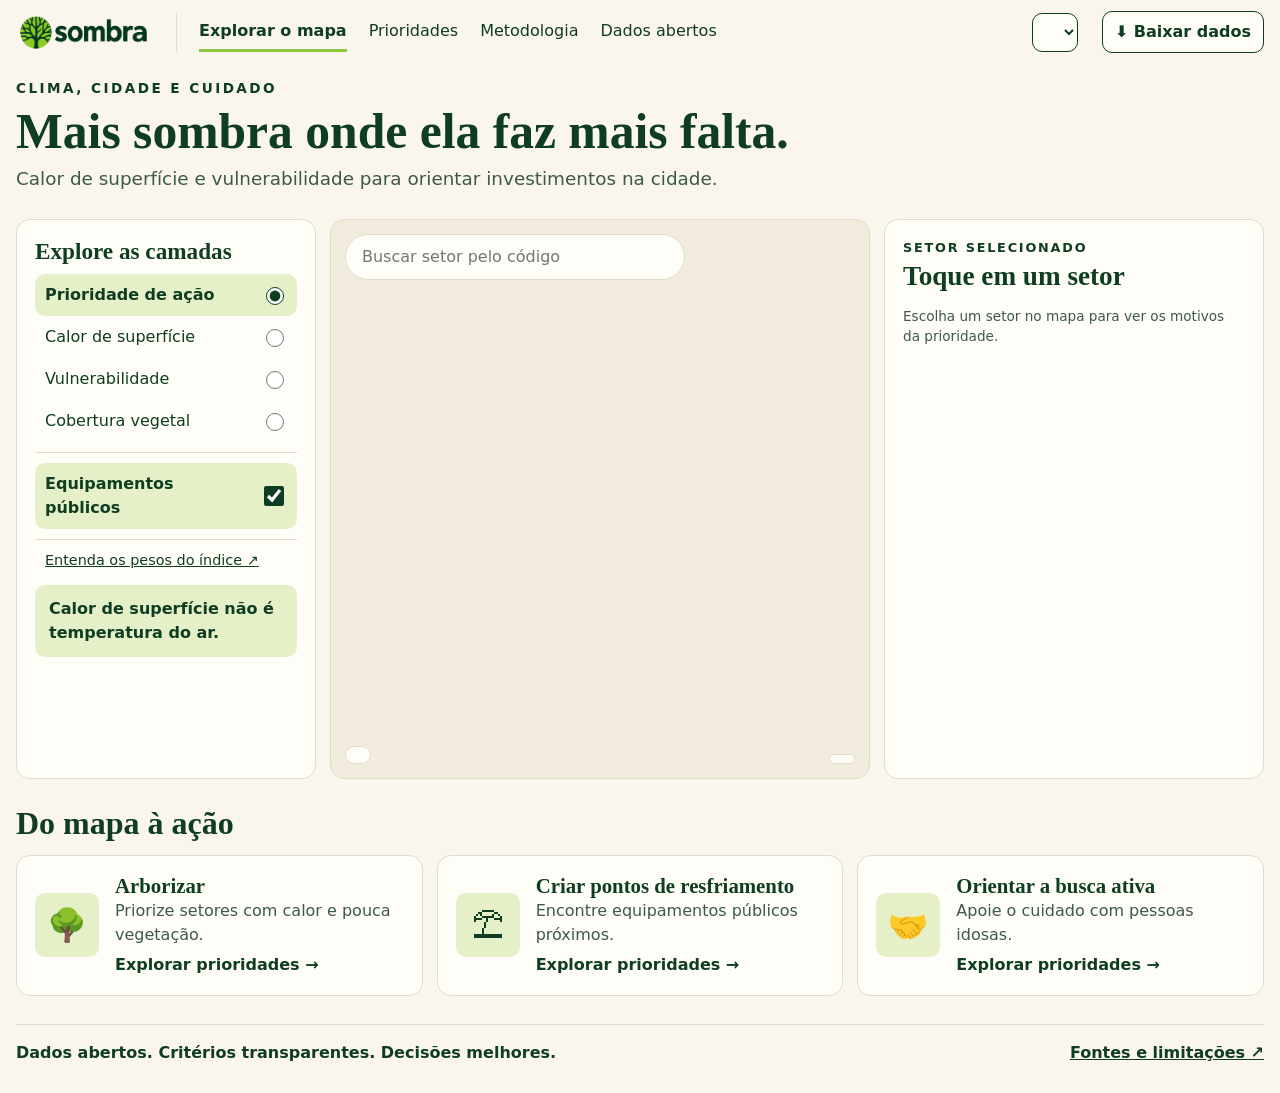
==== web/index.html @ b6ae8c89 "Adiciona site estático com mapa, prioridades, metodologia e dados abertos" ====
<!doctype html>
<html lang="pt-BR">
<head>
  <meta charset="utf-8" />
  <meta http-equiv="Content-Security-Policy" content="default-src 'self'; script-src 'self'; style-src 'self' 'unsafe-inline'; worker-src 'self' blob:; img-src 'self' data: blob:; connect-src 'self'; object-src 'none'; base-uri 'self'" />
  <meta name="referrer" content="no-referrer" />
  <meta name="viewport" content="width=device-width, initial-scale=1" />
  <title>Sombra — Mais sombra onde ela faz mais falta</title>
  <meta name="description" content="Calor de superfície e vulnerabilidade para orientar arborização e proteção contra o calor nos municípios brasileiros." />
  <link rel="icon" href="assets/icon.png" />
  <link rel="stylesheet" href="style.css" />
  <link rel="stylesheet" href="vendor/maplibre-gl.css" />
</head>
<body>
  <div class="wrap">
    <header class="topbar">
      <a class="brand" href="index.html" aria-label="Sombra, início"><img src="assets/logo.png" alt="sombra" /></a>
      <nav aria-label="Principal">
        <a href="index.html" aria-current="page">Explorar o mapa</a>
        <a href="prioridades.html">Prioridades</a>
        <a href="metodologia.html">Metodologia</a>
        <a href="dados.html">Dados abertos</a>
      </nav>
      <label for="city-select" style="position:absolute;left:-9999px">Município</label>
      <select id="city-select"></select>
      <a class="btn-outline" id="download-link" href="dados.html">⬇ Baixar dados</a>
    </header>
    <p class="eyebrow">Clima, cidade e cuidado</p>
    <div class="hero">
      <div>
        <h1>Mais sombra onde ela faz mais falta.</h1>
        <p class="sub">Calor de superfície e vulnerabilidade para orientar investimentos na cidade.</p>
      </div>
      <div class="badge" id="demo-badge" hidden>Prévia • dados ilustrativos</div>
    </div>

    <main class="explorer">
      <section class="card layers" aria-labelledby="layers-title">
        <h2 id="layers-title">Explore as camadas</h2>
        <fieldset style="border:0;padding:0;margin:0">
          <legend class="small" style="position:absolute;left:-9999px">Camada do mapa</legend>
          <label><span>Prioridade de ação</span><input type="radio" name="layer" value="priority" checked /></label>
          <label><span>Calor de superfície</span><input type="radio" name="layer" value="heat" /></label>
          <label><span>Vulnerabilidade</span><input type="radio" name="layer" value="vuln" /></label>
          <label><span>Cobertura vegetal</span><input type="radio" name="layer" value="veg" /></label>
        </fieldset>
        <hr />
        <label class="toggle"><span>Equipamentos públicos</span><input type="checkbox" id="equip" checked /></label>
        <hr />
        <p class="meta-line" id="ref-line"></p>
        <p class="meta-line"><a href="metodologia.html#pesos">Entenda os pesos do índice ↗</a></p>
        <p class="note">Calor de superfície não é temperatura do ar.</p>
      </section>

      <section class="mapbox" aria-label="Mapa de prioridade por setor censitário">
        <form class="search" id="search-form" role="search">
          <label for="search" style="position:absolute;left:-9999px">Buscar setor pelo código</label>
          <input id="search" type="search" placeholder="Buscar setor pelo código" autocomplete="off" />
        </form>
        <div id="map"></div>
        <div class="legend" id="legend" aria-label="Legenda"></div>
        <div class="chip" id="map-chip"></div>
      </section>

      <aside class="card sector" aria-live="polite" id="sector-panel">
        <p class="label">Setor selecionado</p>
        <h2 id="s-title">Toque em um setor</h2>
        <div id="s-body"><p class="small">Escolha um setor no mapa para ver os motivos da prioridade.</p></div>
      </aside>
    </main>

    <h2 style="font-size:2rem">Do mapa à ação</h2>
    <section class="actions">
      <a class="card action" href="prioridades.html#arborizar" style="text-decoration:none"><div class="ico" aria-hidden="true">🌳</div><div><h3>Arborizar</h3><p>Priorize setores com calor e pouca vegetação.</p><strong>Explorar prioridades →</strong></div></a>
      <a class="card action" href="prioridades.html#resfriamento" style="text-decoration:none"><div class="ico" aria-hidden="true">⛱</div><div><h3>Criar pontos de resfriamento</h3><p>Encontre equipamentos públicos próximos.</p><strong>Explorar prioridades →</strong></div></a>
      <a class="card action" href="prioridades.html#busca-ativa" style="text-decoration:none"><div class="ico" aria-hidden="true">🤝</div><div><h3>Orientar a busca ativa</h3><p>Apoie o cuidado com pessoas idosas.</p><strong>Explorar prioridades →</strong></div></a>
    </section>

    <footer>
      <span>Dados abertos. Critérios transparentes. Decisões melhores.</span>
      <a href="metodologia.html#limitacoes">Fontes e limitações ↗</a>
    </footer>
  </div>
  <script src="vendor/maplibre-gl.js"></script>
  <script type="module" src="app.js"></script>
</body>
</html>
---- web/style.css ----
:root {
  --bg: #faf6ee;
  --surface: #fffdf8;
  --ink: #0f3d22;
  --ink-soft: #3d5a47;
  --line: #e3dccb;
  --lime: #8dc63f;
  --lime-soft: #e6f0c8;
  --p0: #f6e3a1;
  --p1: #f2c066;
  --p2: #ea8d45;
  --p3: #c8503c;
  --serif: Georgia, "Times New Roman", serif;
  --sans: system-ui, -apple-system, "Segoe UI", Roboto, sans-serif;
}
* { box-sizing: border-box; }
html { scroll-behavior: smooth; }
body { margin: 0; background: var(--bg); color: var(--ink); font-family: var(--sans); line-height: 1.5; }
a { color: var(--ink); }
:focus-visible { outline: 3px solid var(--ink); outline-offset: 2px; }
h1, h2, h3 { font-family: var(--serif); line-height: 1.15; margin: 0 0 .4em; }
.wrap { max-width: 1480px; margin: 0 auto; padding: 0 16px; }

.topbar { display: flex; align-items: center; gap: 24px; padding: 10px 0; flex-wrap: wrap; }
.topbar .brand img { height: 44px; display: block; }
.topbar nav { display: flex; gap: 22px; flex: 1; flex-wrap: wrap; padding-left: 22px; border-left: 1px solid var(--line); }
.topbar nav a { text-decoration: none; padding: 6px 0; border-bottom: 3px solid transparent; font-weight: 500; }
.topbar nav a[aria-current="page"] { border-color: var(--lime); font-weight: 700; }
.topbar select, .btn-outline { font: inherit; border: 1.5px solid var(--ink); background: var(--surface); color: var(--ink); border-radius: 10px; padding: 8px 12px; }
.btn-outline { text-decoration: none; font-weight: 600; display: inline-block; }

.eyebrow { font-size: .85rem; letter-spacing: .18em; font-weight: 700; text-transform: uppercase; margin: 14px 0 0; }
.hero { display: flex; justify-content: space-between; align-items: flex-end; gap: 16px; flex-wrap: wrap; }
.hero h1 { font-size: clamp(2rem, 4.2vw, 3.1rem); margin: .1em 0; }
.hero p.sub { margin: 0 0 14px; color: var(--ink-soft); font-size: 1.15rem; }
.badge { background: var(--lime-soft); font-weight: 800; letter-spacing: .12em; text-transform: uppercase; padding: 10px 18px; border-radius: 8px; font-size: .85rem; }
.badge[hidden] { display: none; }

.explorer { display: grid; grid-template-columns: 300px minmax(0, 1fr) 380px; gap: 14px; margin: 12px 0 26px; }
.card { background: var(--surface); border: 1px solid var(--line); border-radius: 14px; padding: 18px; }
.card h2 { font-size: 1.45rem; }
.layers label { display: flex; align-items: center; gap: 10px; padding: 9px 10px; border-radius: 10px; cursor: pointer; }
.layers label:has(input:checked) { background: var(--lime-soft); font-weight: 600; }
.layers input { accent-color: var(--ink); margin-left: auto; order: 2; width: 18px; height: 18px; }
.layers hr { border: 0; border-top: 1px solid var(--line); margin: 10px 0; }
.toggle { display: flex; justify-content: space-between; align-items: center; padding: 6px 10px; }
.toggle input { width: 20px; height: 20px; accent-color: var(--ink); }
.meta-line { font-size: .9rem; color: var(--ink-soft); margin: 10px 10px; }
.note { background: var(--lime-soft); border-radius: 10px; padding: 12px 14px; font-weight: 600; margin-top: 14px; }

.mapbox { position: relative; border: 1px solid var(--line); border-radius: 14px; overflow: hidden; min-height: 560px; background: #f1ecdd; }
#map { position: absolute; inset: 0; }
.search { position: absolute; top: 14px; left: 14px; z-index: 2; width: min(340px, calc(100% - 90px)); }
.search input { width: 100%; font: inherit; border: 1px solid var(--line); border-radius: 999px; padding: 10px 16px; background: var(--surface); }
.legend { position: absolute; left: 14px; bottom: 14px; z-index: 2; background: var(--surface); border: 1px solid var(--line); border-radius: 10px; padding: 8px 12px; display: flex; gap: 14px; align-items: center; flex-wrap: wrap; font-size: .9rem; }
.legend i { display: inline-block; width: 16px; height: 16px; border-radius: 4px; margin-right: 5px; vertical-align: -3px; }
.chip { position: absolute; right: 14px; bottom: 14px; z-index: 2; background: var(--surface); border: 1px solid var(--line); border-radius: 999px; padding: 4px 12px; font-size: .85rem; }

.sector h2 { font-size: 1.7rem; }
.sector .label { font-size: .8rem; letter-spacing: .14em; font-weight: 700; text-transform: uppercase; margin: 0 0 4px; }
.pill { display: inline-block; color: #fff; font-weight: 700; padding: 5px 14px; border-radius: 8px; margin-bottom: 14px; background: var(--ink-soft); }
.pill.c0 { background: #8a6d12; } .pill.c1 { background: #9c5d0a; } .pill.c2 { background: #b4561a; } .pill.c3 { background: var(--p3); }
.bar { margin: 8px 0 12px; }
.bar span { display: block; font-weight: 600; margin-bottom: 3px; }
.bar .track { background: #e8e3d6; height: 10px; border-radius: 999px; overflow: hidden; }
.bar .fill { height: 100%; border-radius: 999px; }
.checks { list-style: none; padding: 0; margin: 0 0 14px; }
.checks li { display: flex; gap: 10px; align-items: flex-start; padding: 5px 0; }
.checks li::before { content: "✓"; flex: none; width: 22px; height: 22px; border-radius: 50%; background: #2f9d4e; color: #fff; text-align: center; font-size: .85rem; line-height: 22px; font-weight: 700; }
.checks li.none::before { content: "–"; background: #9a9a8c; }
.btn { display: block; background: var(--ink); color: #fff; text-align: center; text-decoration: none; font-weight: 700; padding: 14px; border-radius: 10px; }
.small { font-size: .85rem; color: var(--ink-soft); }

.actions { display: grid; grid-template-columns: repeat(3, 1fr); gap: 14px; margin: 8px 0 28px; }
.action { display: flex; gap: 16px; align-items: center; }
.action .ico { flex: none; width: 64px; height: 64px; border-radius: 10px; background: var(--lime-soft); display: grid; place-items: center; font-size: 2rem; }
.action h3 { font-size: 1.3rem; margin: 0; }
.action p { margin: 2px 0 6px; color: var(--ink-soft); }

footer { border-top: 1px solid var(--line); padding: 16px 0 28px; display: flex; justify-content: space-between; gap: 12px; flex-wrap: wrap; font-weight: 600; }

main.page { max-width: 940px; margin: 0 auto; padding: 10px 16px 40px; }
main.page h1 { font-size: 2.4rem; }
main.page h2 { margin-top: 1.6em; }
table { border-collapse: collapse; width: 100%; background: var(--surface); }
th, td { text-align: left; padding: 8px 10px; border-bottom: 1px solid var(--line); font-variant-numeric: tabular-nums; }
th { font-size: .85rem; letter-spacing: .05em; text-transform: uppercase; }
.tablewrap { overflow-x: auto; border: 1px solid var(--line); border-radius: 12px; }
.demo-banner { background: var(--lime-soft); padding: 10px 16px; border-radius: 10px; font-weight: 600; }

@media (max-width: 1100px) {
  .explorer { grid-template-columns: 1fr; }
  .mapbox { min-height: 480px; order: -1; }
  .actions { grid-template-columns: 1fr; }
}
@media (prefers-reduced-motion: reduce) { html { scroll-behavior: auto; } }
---- web/vendor/maplibre-gl.css ----
.maplibregl-map{font:12px/20px Helvetica Neue,Arial,Helvetica,sans-serif;overflow:hidden;position:relative;-webkit-tap-highlight-color:rgb(0 0 0/0)}.maplibregl-canvas{left:0;position:absolute;top:0}.maplibregl-map:fullscreen{height:100%;width:100%}.maplibregl-ctrl-group button.maplibregl-ctrl-compass{touch-action:none}.maplibregl-canvas-container.maplibregl-interactive,.maplibregl-ctrl-group button.maplibregl-ctrl-compass{cursor:grab;-webkit-user-select:none;-moz-user-select:none;user-select:none}.maplibregl-canvas-container.maplibregl-interactive.maplibregl-track-pointer{cursor:pointer}.maplibregl-canvas-container.maplibregl-interactive:active,.maplibregl-ctrl-group button.maplibregl-ctrl-compass:active{cursor:grabbing}.maplibregl-canvas-container.maplibregl-touch-zoom-rotate,.maplibregl-canvas-container.maplibregl-touch-zoom-rotate .maplibregl-canvas{touch-action:pan-x pan-y}.maplibregl-canvas-container.maplibregl-touch-drag-pan,.maplibregl-canvas-container.maplibregl-touch-drag-pan .maplibregl-canvas{touch-action:pinch-zoom}.maplibregl-canvas-container.maplibregl-touch-zoom-rotate.maplibregl-touch-drag-pan,.maplibregl-canvas-container.maplibregl-touch-zoom-rotate.maplibregl-touch-drag-pan .maplibregl-canvas{touch-action:none}.maplibregl-canvas-container.maplibregl-touch-drag-pan.maplibregl-cooperative-gestures,.maplibregl-canvas-container.maplibregl-touch-drag-pan.maplibregl-cooperative-gestures .maplibregl-canvas{touch-action:pan-x pan-y}.maplibregl-ctrl-bottom-left,.maplibregl-ctrl-bottom-right,.maplibregl-ctrl-top-left,.maplibregl-ctrl-top-right{pointer-events:none;position:absolute;z-index:2}.maplibregl-ctrl-top-left{left:0;top:0}.maplibregl-ctrl-top-right{right:0;top:0}.maplibregl-ctrl-bottom-left{bottom:0;left:0}.maplibregl-ctrl-bottom-right{bottom:0;right:0}.maplibregl-ctrl{clear:both;pointer-events:auto;transform:translate(0)}.maplibregl-ctrl-top-left .maplibregl-ctrl{float:left;margin:10px 0 0 10px}.maplibregl-ctrl-top-right .maplibregl-ctrl{float:right;margin:10px 10px 0 0}.maplibregl-ctrl-bottom-left .maplibregl-ctrl{float:left;margin:0 0 10px 10px}.maplibregl-ctrl-bottom-right .maplibregl-ctrl{float:right;margin:0 10px 10px 0}.maplibregl-ctrl-group{background:#fff;border-radius:4px}.maplibregl-ctrl-group:not(:empty){box-shadow:0 0 0 2px rgba(0,0,0,.1)}@media (forced-colors:active){.maplibregl-ctrl-group:not(:empty){box-shadow:0 0 0 2px ButtonText}}.maplibregl-ctrl-group button{background-color:transparent;border:0;box-sizing:border-box;cursor:pointer;display:block;height:29px;outline:none;padding:0;width:29px}.maplibregl-ctrl-group button+button{border-top:1px solid #ddd}.maplibregl-ctrl button .maplibregl-ctrl-icon{background-position:50%;background-repeat:no-repeat;display:block;height:100%;width:100%}@media (forced-colors:active){.maplibregl-ctrl-icon{background-color:transparent}.maplibregl-ctrl-group button+button{border-top:1px solid ButtonText}}.maplibregl-ctrl button::-moz-focus-inner{border:0;padding:0}.maplibregl-ctrl-attrib-button:focus,.maplibregl-ctrl-group button:focus{box-shadow:0 0 2px 2px #0096ff}.maplibregl-ctrl button:disabled{cursor:not-allowed}.maplibregl-ctrl button:disabled .maplibregl-ctrl-icon{opacity:.25}.maplibregl-ctrl button:not(:disabled):hover{background-color:rgb(0 0 0/5%)}.maplibregl-ctrl-group button:focus:focus-visible{box-shadow:0 0 2px 2px #0096ff}.maplibregl-ctrl-group button:focus:not(:focus-visible){box-shadow:none}.maplibregl-ctrl-group button:focus:first-child{border-radius:4px 4px 0 0}.maplibregl-ctrl-group button:focus:last-child{border-radius:0 0 4px 4px}.maplibregl-ctrl-group button:focus:only-child{border-radius:inherit}.maplibregl-ctrl button.maplibregl-ctrl-zoom-out .maplibregl-ctrl-icon{background-image:url("data:image/svg+xml;charset=utf-8,%3Csvg xmlns='http://www.w3.org/2000/svg' width='29' height='29' fill='%23333' viewBox='0 0 29 29'%3E%3Cpath d='M10 13c-.75 0-1.5.75-1.5 1.5S9.25 16 10 16h9c.75 0 1.5-.75 1.5-1.5S19.75 13 19 13z'/%3E%3C/svg%3E")}.maplibregl-ctrl button.maplibregl-ctrl-zoom-in .maplibregl-ctrl-icon{background-image:url("data:image/svg+xml;charset=utf-8,%3Csvg xmlns='http://www.w3.org/2000/svg' width='29' height='29' fill='%23333' viewBox='0 0 29 29'%3E%3Cpath d='M14.5 8.5c-.75 0-1.5.75-1.5 1.5v3h-3c-.75 0-1.5.75-1.5 1.5S9.25 16 10 16h3v3c0 .75.75 1.5 1.5 1.5S16 19.75 16 19v-3h3c.75 0 1.5-.75 1.5-1.5S19.75 13 19 13h-3v-3c0-.75-.75-1.5-1.5-1.5'/%3E%3C/svg%3E")}@media (forced-colors:active){.maplibregl-ctrl button.maplibregl-ctrl-zoom-out .maplibregl-ctrl-icon{background-image:url("data:image/svg+xml;charset=utf-8,%3Csvg xmlns='http://www.w3.org/2000/svg' width='29' height='29' fill='%23fff' viewBox='0 0 29 29'%3E%3Cpath d='M10 13c-.75 0-1.5.75-1.5 1.5S9.25 16 10 16h9c.75 0 1.5-.75 1.5-1.5S19.75 13 19 13z'/%3E%3C/svg%3E")}.maplibregl-ctrl button.maplibregl-ctrl-zoom-in .maplibregl-ctrl-icon{background-image:url("data:image/svg+xml;charset=utf-8,%3Csvg xmlns='http://www.w3.org/2000/svg' width='29' height='29' fill='%23fff' viewBox='0 0 29 29'%3E%3Cpath d='M14.5 8.5c-.75 0-1.5.75-1.5 1.5v3h-3c-.75 0-1.5.75-1.5 1.5S9.25 16 10 16h3v3c0 .75.75 1.5 1.5 1.5S16 19.75 16 19v-3h3c.75 0 1.5-.75 1.5-1.5S19.75 13 19 13h-3v-3c0-.75-.75-1.5-1.5-1.5'/%3E%3C/svg%3E")}}@media (forced-colors:active) and (prefers-color-scheme:light){.maplibregl-ctrl button.maplibregl-ctrl-zoom-out .maplibregl-ctrl-icon{background-image:url("data:image/svg+xml;charset=utf-8,%3Csvg xmlns='http://www.w3.org/2000/svg' width='29' height='29' viewBox='0 0 29 29'%3E%3Cpath d='M10 13c-.75 0-1.5.75-1.5 1.5S9.25 16 10 16h9c.75 0 1.5-.75 1.5-1.5S19.75 13 19 13z'/%3E%3C/svg%3E")}.maplibregl-ctrl button.maplibregl-ctrl-zoom-in .maplibregl-ctrl-icon{background-image:url("data:image/svg+xml;charset=utf-8,%3Csvg xmlns='http://www.w3.org/2000/svg' width='29' height='29' viewBox='0 0 29 29'%3E%3Cpath d='M14.5 8.5c-.75 0-1.5.75-1.5 1.5v3h-3c-.75 0-1.5.75-1.5 1.5S9.25 16 10 16h3v3c0 .75.75 1.5 1.5 1.5S16 19.75 16 19v-3h3c.75 0 1.5-.75 1.5-1.5S19.75 13 19 13h-3v-3c0-.75-.75-1.5-1.5-1.5'/%3E%3C/svg%3E")}}.maplibregl-ctrl button.maplibregl-ctrl-fullscreen .maplibregl-ctrl-icon{background-image:url("data:image/svg+xml;charset=utf-8,%3Csvg xmlns='http://www.w3.org/2000/svg' width='29' height='29' fill='%23333' viewBox='0 0 29 29'%3E%3Cpath d='M24 16v5.5c0 1.75-.75 2.5-2.5 2.5H16v-1l3-1.5-4-5.5 1-1 5.5 4 1.5-3zM6 16l1.5 3 5.5-4 1 1-4 5.5 3 1.5v1H7.5C5.75 24 5 23.25 5 21.5V16zm7-11v1l-3 1.5 4 5.5-1 1-5.5-4L6 13H5V7.5C5 5.75 5.75 5 7.5 5zm11 2.5c0-1.75-.75-2.5-2.5-2.5H16v1l3 1.5-4 5.5 1 1 5.5-4 1.5 3h1z'/%3E%3C/svg%3E")}.maplibregl-ctrl button.maplibregl-ctrl-shrink .maplibregl-ctrl-icon{background-image:url("data:image/svg+xml;charset=utf-8,%3Csvg xmlns='http://www.w3.org/2000/svg' width='29' height='29' viewBox='0 0 29 29'%3E%3Cpath d='M18.5 16c-1.75 0-2.5.75-2.5 2.5V24h1l1.5-3 5.5 4 1-1-4-5.5 3-1.5v-1zM13 18.5c0-1.75-.75-2.5-2.5-2.5H5v1l3 1.5L4 24l1 1 5.5-4 1.5 3h1zm3-8c0 1.75.75 2.5 2.5 2.5H24v-1l-3-1.5L25 5l-1-1-5.5 4L17 5h-1zM10.5 13c1.75 0 2.5-.75 2.5-2.5V5h-1l-1.5 3L5 4 4 5l4 5.5L5 12v1z'/%3E%3C/svg%3E")}@media (forced-colors:active){.maplibregl-ctrl button.maplibregl-ctrl-fullscreen .maplibregl-ctrl-icon{background-image:url("data:image/svg+xml;charset=utf-8,%3Csvg xmlns='http://www.w3.org/2000/svg' width='29' height='29' fill='%23fff' viewBox='0 0 29 29'%3E%3Cpath d='M24 16v5.5c0 1.75-.75 2.5-2.5 2.5H16v-1l3-1.5-4-5.5 1-1 5.5 4 1.5-3zM6 16l1.5 3 5.5-4 1 1-4 5.5 3 1.5v1H7.5C5.75 24 5 23.25 5 21.5V16zm7-11v1l-3 1.5 4 5.5-1 1-5.5-4L6 13H5V7.5C5 5.75 5.75 5 7.5 5zm11 2.5c0-1.75-.75-2.5-2.5-2.5H16v1l3 1.5-4 5.5 1 1 5.5-4 1.5 3h1z'/%3E%3C/svg%3E")}.maplibregl-ctrl button.maplibregl-ctrl-shrink .maplibregl-ctrl-icon{background-image:url("data:image/svg+xml;charset=utf-8,%3Csvg xmlns='http://www.w3.org/2000/svg' width='29' height='29' fill='%23fff' viewBox='0 0 29 29'%3E%3Cpath d='M18.5 16c-1.75 0-2.5.75-2.5 2.5V24h1l1.5-3 5.5 4 1-1-4-5.5 3-1.5v-1zM13 18.5c0-1.75-.75-2.5-2.5-2.5H5v1l3 1.5L4 24l1 1 5.5-4 1.5 3h1zm3-8c0 1.75.75 2.5 2.5 2.5H24v-1l-3-1.5L25 5l-1-1-5.5 4L17 5h-1zM10.5 13c1.75 0 2.5-.75 2.5-2.5V5h-1l-1.5 3L5 4 4 5l4 5.5L5 12v1z'/%3E%3C/svg%3E")}}@media (forced-colors:active) and (prefers-color-scheme:light){.maplibregl-ctrl button.maplibregl-ctrl-fullscreen .maplibregl-ctrl-icon{background-image:url("data:image/svg+xml;charset=utf-8,%3Csvg xmlns='http://www.w3.org/2000/svg' width='29' height='29' viewBox='0 0 29 29'%3E%3Cpath d='M24 16v5.5c0 1.75-.75 2.5-2.5 2.5H16v-1l3-1.5-4-5.5 1-1 5.5 4 1.5-3zM6 16l1.5 3 5.5-4 1 1-4 5.5 3 1.5v1H7.5C5.75 24 5 23.25 5 21.5V16zm7-11v1l-3 1.5 4 5.5-1 1-5.5-4L6 13H5V7.5C5 5.75 5.75 5 7.5 5zm11 2.5c0-1.75-.75-2.5-2.5-2.5H16v1l3 1.5-4 5.5 1 1 5.5-4 1.5 3h1z'/%3E%3C/svg%3E")}.maplibregl-ctrl button.maplibregl-ctrl-shrink .maplibregl-ctrl-icon{background-image:url("data:image/svg+xml;charset=utf-8,%3Csvg xmlns='http://www.w3.org/2000/svg' width='29' height='29' viewBox='0 0 29 29'%3E%3Cpath d='M18.5 16c-1.75 0-2.5.75-2.5 2.5V24h1l1.5-3 5.5 4 1-1-4-5.5 3-1.5v-1zM13 18.5c0-1.75-.75-2.5-2.5-2.5H5v1l3 1.5L4 24l1 1 5.5-4 1.5 3h1zm3-8c0 1.75.75 2.5 2.5 2.5H24v-1l-3-1.5L25 5l-1-1-5.5 4L17 5h-1zM10.5 13c1.75 0 2.5-.75 2.5-2.5V5h-1l-1.5 3L5 4 4 5l4 5.5L5 12v1z'/%3E%3C/svg%3E")}}.maplibregl-ctrl button.maplibregl-ctrl-compass .maplibregl-ctrl-icon{background-image:url("data:image/svg+xml;charset=utf-8,%3Csvg xmlns='http://www.w3.org/2000/svg' width='29' height='29' fill='%23333' viewBox='0 0 29 29'%3E%3Cpath d='m10.5 14 4-8 4 8z'/%3E%3Cpath fill='%23ccc' d='m10.5 16 4 8 4-8z'/%3E%3C/svg%3E")}@media (forced-colors:active){.maplibregl-ctrl button.maplibregl-ctrl-compass .maplibregl-ctrl-icon{background-image:url("data:image/svg+xml;charset=utf-8,%3Csvg xmlns='http://www.w3.org/2000/svg' width='29' height='29' fill='%23fff' viewBox='0 0 29 29'%3E%3Cpath d='m10.5 14 4-8 4 8z'/%3E%3Cpath fill='%23ccc' d='m10.5 16 4 8 4-8z'/%3E%3C/svg%3E")}}@media (forced-colors:active) and (prefers-color-scheme:light){.maplibregl-ctrl button.maplibregl-ctrl-compass .maplibregl-ctrl-icon{background-image:url("data:image/svg+xml;charset=utf-8,%3Csvg xmlns='http://www.w3.org/2000/svg' width='29' height='29' viewBox='0 0 29 29'%3E%3Cpath d='m10.5 14 4-8 4 8z'/%3E%3Cpath fill='%23ccc' d='m10.5 16 4 8 4-8z'/%3E%3C/svg%3E")}}.maplibregl-ctrl button.maplibregl-ctrl-terrain .maplibregl-ctrl-icon{background-image:url("data:image/svg+xml;charset=utf-8,%3Csvg xmlns='http://www.w3.org/2000/svg' width='22' height='22' fill='%23333' viewBox='0 0 22 22'%3E%3Cpath d='m1.754 13.406 4.453-4.851 3.09 3.09 3.281 3.277.969-.969-3.309-3.312 3.844-4.121 6.148 6.886h1.082v-.855l-7.207-8.07-4.84 5.187L6.169 6.57l-5.48 5.965v.871ZM.688 16.844h20.625v1.375H.688Zm0 0'/%3E%3C/svg%3E")}.maplibregl-ctrl button.maplibregl-ctrl-terrain-enabled .maplibregl-ctrl-icon{background-image:url("data:image/svg+xml;charset=utf-8,%3Csvg xmlns='http://www.w3.org/2000/svg' width='22' height='22' fill='%2333b5e5' viewBox='0 0 22 22'%3E%3Cpath d='m1.754 13.406 4.453-4.851 3.09 3.09 3.281 3.277.969-.969-3.309-3.312 3.844-4.121 6.148 6.886h1.082v-.855l-7.207-8.07-4.84 5.187L6.169 6.57l-5.48 5.965v.871ZM.688 16.844h20.625v1.375H.688Zm0 0'/%3E%3C/svg%3E")}.maplibregl-ctrl button.maplibregl-ctrl-geolocate .maplibregl-ctrl-icon{background-image:url("data:image/svg+xml;charset=utf-8,%3Csvg xmlns='http://www.w3.org/2000/svg' width='29' height='29' fill='%23333' viewBox='0 0 20 20'%3E%3Cpath d='M10 4C9 4 9 5 9 5v.1A5 5 0 0 0 5.1 9H5s-1 0-1 1 1 1 1 1h.1A5 5 0 0 0 9 14.9v.1s0 1 1 1 1-1 1-1v-.1a5 5 0 0 0 3.9-3.9h.1s1 0 1-1-1-1-1-1h-.1A5 5 0 0 0 11 5.1V5s0-1-1-1m0 2.5a3.5 3.5 0 1 1 0 7 3.5 3.5 0 1 1 0-7'/%3E%3Ccircle cx='10' cy='10' r='2'/%3E%3C/svg%3E")}.maplibregl-ctrl button.maplibregl-ctrl-geolocate:disabled .maplibregl-ctrl-icon{background-image:url("data:image/svg+xml;charset=utf-8,%3Csvg xmlns='http://www.w3.org/2000/svg' width='29' height='29' fill='%23aaa' viewBox='0 0 20 20'%3E%3Cpath d='M10 4C9 4 9 5 9 5v.1A5 5 0 0 0 5.1 9H5s-1 0-1 1 1 1 1 1h.1A5 5 0 0 0 9 14.9v.1s0 1 1 1 1-1 1-1v-.1a5 5 0 0 0 3.9-3.9h.1s1 0 1-1-1-1-1-1h-.1A5 5 0 0 0 11 5.1V5s0-1-1-1m0 2.5a3.5 3.5 0 1 1 0 7 3.5 3.5 0 1 1 0-7'/%3E%3Ccircle cx='10' cy='10' r='2'/%3E%3Cpath fill='red' d='m14 5 1 1-9 9-1-1z'/%3E%3C/svg%3E")}.maplibregl-ctrl button.maplibregl-ctrl-geolocate.maplibregl-ctrl-geolocate-active .maplibregl-ctrl-icon{background-image:url("data:image/svg+xml;charset=utf-8,%3Csvg xmlns='http://www.w3.org/2000/svg' width='29' height='29' fill='%2333b5e5' viewBox='0 0 20 20'%3E%3Cpath d='M10 4C9 4 9 5 9 5v.1A5 5 0 0 0 5.1 9H5s-1 0-1 1 1 1 1 1h.1A5 5 0 0 0 9 14.9v.1s0 1 1 1 1-1 1-1v-.1a5 5 0 0 0 3.9-3.9h.1s1 0 1-1-1-1-1-1h-.1A5 5 0 0 0 11 5.1V5s0-1-1-1m0 2.5a3.5 3.5 0 1 1 0 7 3.5 3.5 0 1 1 0-7'/%3E%3Ccircle cx='10' cy='10' r='2'/%3E%3C/svg%3E")}.maplibregl-ctrl button.maplibregl-ctrl-geolocate.maplibregl-ctrl-geolocate-active-error .maplibregl-ctrl-icon{background-image:url("data:image/svg+xml;charset=utf-8,%3Csvg xmlns='http://www.w3.org/2000/svg' width='29' height='29' fill='%23e58978' viewBox='0 0 20 20'%3E%3Cpath d='M10 4C9 4 9 5 9 5v.1A5 5 0 0 0 5.1 9H5s-1 0-1 1 1 1 1 1h.1A5 5 0 0 0 9 14.9v.1s0 1 1 1 1-1 1-1v-.1a5 5 0 0 0 3.9-3.9h.1s1 0 1-1-1-1-1-1h-.1A5 5 0 0 0 11 5.1V5s0-1-1-1m0 2.5a3.5 3.5 0 1 1 0 7 3.5 3.5 0 1 1 0-7'/%3E%3Ccircle cx='10' cy='10' r='2'/%3E%3C/svg%3E")}.maplibregl-ctrl button.maplibregl-ctrl-geolocate.maplibregl-ctrl-geolocate-background .maplibregl-ctrl-icon{background-image:url("data:image/svg+xml;charset=utf-8,%3Csvg xmlns='http://www.w3.org/2000/svg' width='29' height='29' fill='%2333b5e5' viewBox='0 0 20 20'%3E%3Cpath d='M10 4C9 4 9 5 9 5v.1A5 5 0 0 0 5.1 9H5s-1 0-1 1 1 1 1 1h.1A5 5 0 0 0 9 14.9v.1s0 1 1 1 1-1 1-1v-.1a5 5 0 0 0 3.9-3.9h.1s1 0 1-1-1-1-1-1h-.1A5 5 0 0 0 11 5.1V5s0-1-1-1m0 2.5a3.5 3.5 0 1 1 0 7 3.5 3.5 0 1 1 0-7'/%3E%3C/svg%3E")}.maplibregl-ctrl button.maplibregl-ctrl-geolocate.maplibregl-ctrl-geolocate-background-error .maplibregl-ctrl-icon{background-image:url("data:image/svg+xml;charset=utf-8,%3Csvg xmlns='http://www.w3.org/2000/svg' width='29' height='29' fill='%23e54e33' viewBox='0 0 20 20'%3E%3Cpath d='M10 4C9 4 9 5 9 5v.1A5 5 0 0 0 5.1 9H5s-1 0-1 1 1 1 1 1h.1A5 5 0 0 0 9 14.9v.1s0 1 1 1 1-1 1-1v-.1a5 5 0 0 0 3.9-3.9h.1s1 0 1-1-1-1-1-1h-.1A5 5 0 0 0 11 5.1V5s0-1-1-1m0 2.5a3.5 3.5 0 1 1 0 7 3.5 3.5 0 1 1 0-7'/%3E%3C/svg%3E")}.maplibregl-ctrl button.maplibregl-ctrl-geolocate.maplibregl-ctrl-geolocate-waiting .maplibregl-ctrl-icon{animation:maplibregl-spin 2s linear infinite}@media (forced-colors:active){.maplibregl-ctrl button.maplibregl-ctrl-geolocate .maplibregl-ctrl-icon{background-image:url("data:image/svg+xml;charset=utf-8,%3Csvg xmlns='http://www.w3.org/2000/svg' width='29' height='29' fill='%23fff' viewBox='0 0 20 20'%3E%3Cpath d='M10 4C9 4 9 5 9 5v.1A5 5 0 0 0 5.1 9H5s-1 0-1 1 1 1 1 1h.1A5 5 0 0 0 9 14.9v.1s0 1 1 1 1-1 1-1v-.1a5 5 0 0 0 3.9-3.9h.1s1 0 1-1-1-1-1-1h-.1A5 5 0 0 0 11 5.1V5s0-1-1-1m0 2.5a3.5 3.5 0 1 1 0 7 3.5 3.5 0 1 1 0-7'/%3E%3Ccircle cx='10' cy='10' r='2'/%3E%3C/svg%3E")}.maplibregl-ctrl button.maplibregl-ctrl-geolocate:disabled .maplibregl-ctrl-icon{background-image:url("data:image/svg+xml;charset=utf-8,%3Csvg xmlns='http://www.w3.org/2000/svg' width='29' height='29' fill='%23999' viewBox='0 0 20 20'%3E%3Cpath d='M10 4C9 4 9 5 9 5v.1A5 5 0 0 0 5.1 9H5s-1 0-1 1 1 1 1 1h.1A5 5 0 0 0 9 14.9v.1s0 1 1 1 1-1 1-1v-.1a5 5 0 0 0 3.9-3.9h.1s1 0 1-1-1-1-1-1h-.1A5 5 0 0 0 11 5.1V5s0-1-1-1m0 2.5a3.5 3.5 0 1 1 0 7 3.5 3.5 0 1 1 0-7'/%3E%3Ccircle cx='10' cy='10' r='2'/%3E%3Cpath fill='red' d='m14 5 1 1-9 9-1-1z'/%3E%3C/svg%3E")}.maplibregl-ctrl button.maplibregl-ctrl-geolocate.maplibregl-ctrl-geolocate-active .maplibregl-ctrl-icon{background-image:url("data:image/svg+xml;charset=utf-8,%3Csvg xmlns='http://www.w3.org/2000/svg' width='29' height='29' fill='%2333b5e5' viewBox='0 0 20 20'%3E%3Cpath d='M10 4C9 4 9 5 9 5v.1A5 5 0 0 0 5.1 9H5s-1 0-1 1 1 1 1 1h.1A5 5 0 0 0 9 14.9v.1s0 1 1 1 1-1 1-1v-.1a5 5 0 0 0 3.9-3.9h.1s1 0 1-1-1-1-1-1h-.1A5 5 0 0 0 11 5.1V5s0-1-1-1m0 2.5a3.5 3.5 0 1 1 0 7 3.5 3.5 0 1 1 0-7'/%3E%3Ccircle cx='10' cy='10' r='2'/%3E%3C/svg%3E")}.maplibregl-ctrl button.maplibregl-ctrl-geolocate.maplibregl-ctrl-geolocate-active-error .maplibregl-ctrl-icon{background-image:url("data:image/svg+xml;charset=utf-8,%3Csvg xmlns='http://www.w3.org/2000/svg' width='29' height='29' fill='%23e58978' viewBox='0 0 20 20'%3E%3Cpath d='M10 4C9 4 9 5 9 5v.1A5 5 0 0 0 5.1 9H5s-1 0-1 1 1 1 1 1h.1A5 5 0 0 0 9 14.9v.1s0 1 1 1 1-1 1-1v-.1a5 5 0 0 0 3.9-3.9h.1s1 0 1-1-1-1-1-1h-.1A5 5 0 0 0 11 5.1V5s0-1-1-1m0 2.5a3.5 3.5 0 1 1 0 7 3.5 3.5 0 1 1 0-7'/%3E%3Ccircle cx='10' cy='10' r='2'/%3E%3C/svg%3E")}.maplibregl-ctrl button.maplibregl-ctrl-geolocate.maplibregl-ctrl-geolocate-background .maplibregl-ctrl-icon{background-image:url("data:image/svg+xml;charset=utf-8,%3Csvg xmlns='http://www.w3.org/2000/svg' width='29' height='29' fill='%2333b5e5' viewBox='0 0 20 20'%3E%3Cpath d='M10 4C9 4 9 5 9 5v.1A5 5 0 0 0 5.1 9H5s-1 0-1 1 1 1 1 1h.1A5 5 0 0 0 9 14.9v.1s0 1 1 1 1-1 1-1v-.1a5 5 0 0 0 3.9-3.9h.1s1 0 1-1-1-1-1-1h-.1A5 5 0 0 0 11 5.1V5s0-1-1-1m0 2.5a3.5 3.5 0 1 1 0 7 3.5 3.5 0 1 1 0-7'/%3E%3C/svg%3E")}.maplibregl-ctrl button.maplibregl-ctrl-geolocate.maplibregl-ctrl-geolocate-background-error .maplibregl-ctrl-icon{background-image:url("data:image/svg+xml;charset=utf-8,%3Csvg xmlns='http://www.w3.org/2000/svg' width='29' height='29' fill='%23e54e33' viewBox='0 0 20 20'%3E%3Cpath d='M10 4C9 4 9 5 9 5v.1A5 5 0 0 0 5.1 9H5s-1 0-1 1 1 1 1 1h.1A5 5 0 0 0 9 14.9v.1s0 1 1 1 1-1 1-1v-.1a5 5 0 0 0 3.9-3.9h.1s1 0 1-1-1-1-1-1h-.1A5 5 0 0 0 11 5.1V5s0-1-1-1m0 2.5a3.5 3.5 0 1 1 0 7 3.5 3.5 0 1 1 0-7'/%3E%3C/svg%3E")}}@media (forced-colors:active) and (prefers-color-scheme:light){.maplibregl-ctrl button.maplibregl-ctrl-geolocate .maplibregl-ctrl-icon{background-image:url("data:image/svg+xml;charset=utf-8,%3Csvg xmlns='http://www.w3.org/2000/svg' width='29' height='29' viewBox='0 0 20 20'%3E%3Cpath d='M10 4C9 4 9 5 9 5v.1A5 5 0 0 0 5.1 9H5s-1 0-1 1 1 1 1 1h.1A5 5 0 0 0 9 14.9v.1s0 1 1 1 1-1 1-1v-.1a5 5 0 0 0 3.9-3.9h.1s1 0 1-1-1-1-1-1h-.1A5 5 0 0 0 11 5.1V5s0-1-1-1m0 2.5a3.5 3.5 0 1 1 0 7 3.5 3.5 0 1 1 0-7'/%3E%3Ccircle cx='10' cy='10' r='2'/%3E%3C/svg%3E")}.maplibregl-ctrl button.maplibregl-ctrl-geolocate:disabled .maplibregl-ctrl-icon{background-image:url("data:image/svg+xml;charset=utf-8,%3Csvg xmlns='http://www.w3.org/2000/svg' width='29' height='29' fill='%23666' viewBox='0 0 20 20'%3E%3Cpath d='M10 4C9 4 9 5 9 5v.1A5 5 0 0 0 5.1 9H5s-1 0-1 1 1 1 1 1h.1A5 5 0 0 0 9 14.9v.1s0 1 1 1 1-1 1-1v-.1a5 5 0 0 0 3.9-3.9h.1s1 0 1-1-1-1-1-1h-.1A5 5 0 0 0 11 5.1V5s0-1-1-1m0 2.5a3.5 3.5 0 1 1 0 7 3.5 3.5 0 1 1 0-7'/%3E%3Ccircle cx='10' cy='10' r='2'/%3E%3Cpath fill='red' d='m14 5 1 1-9 9-1-1z'/%3E%3C/svg%3E")}}@keyframes maplibregl-spin{0%{transform:rotate(0deg)}to{transform:rotate(1turn)}}a.maplibregl-ctrl-logo{background-image:url("data:image/svg+xml;charset=utf-8,%3Csvg xmlns='http://www.w3.org/2000/svg' width='88' height='23' fill='none'%3E%3Cpath fill='%23000' fill-opacity='.4' fill-rule='evenodd' d='M17.408 16.796h-1.827l2.501-12.095h.198l3.324 6.533.988 2.19.988-2.19 3.258-6.533h.181l2.6 12.095h-1.81l-1.218-5.644-.362-1.71-.658 1.71-2.929 5.644h-.098l-2.914-5.644-.757-1.71-.345 1.71zm1.958-3.42-.726 3.663a1.255 1.255 0 0 1-1.232 1.011h-1.827a1.255 1.255 0 0 1-1.229-1.509l2.501-12.095a1.255 1.255 0 0 1 1.23-1.001h.197a1.25 1.25 0 0 1 1.12.685l3.19 6.273 3.125-6.263a1.25 1.25 0 0 1 1.123-.695h.181a1.255 1.255 0 0 1 1.227.991l1.443 6.71a5 5 0 0 1 .314-.787l.009-.016a4.6 4.6 0 0 1 1.777-1.887c.782-.46 1.668-.667 2.611-.667a4.6 4.6 0 0 1 1.7.32l.306.134c.21-.16.474-.256.759-.256h1.694a1.255 1.255 0 0 1 1.212.925 1.255 1.255 0 0 1 1.212-.925h1.711c.284 0 .545.094.755.252.613-.3 1.312-.45 2.075-.45 1.356 0 2.557.445 3.482 1.4q.47.48.763 1.064V4.701a1.255 1.255 0 0 1 1.255-1.255h1.86A1.255 1.255 0 0 1 54.44 4.7v9.194h2.217c.19 0 .37.043.532.118v-4.77c0-.356.147-.678.385-.906a2.42 2.42 0 0 1-.682-1.71c0-.665.267-1.253.735-1.7a2.45 2.45 0 0 1 1.722-.674 2.43 2.43 0 0 1 1.705.675q.318.302.504.683V4.7a1.255 1.255 0 0 1 1.255-1.255h1.744A1.255 1.255 0 0 1 65.812 4.7v3.335a4.8 4.8 0 0 1 1.526-.246c.938 0 1.817.214 2.59.69a4.47 4.47 0 0 1 1.67 1.743v-.98a1.255 1.255 0 0 1 1.256-1.256h1.777c.233 0 .451.064.639.174a3.4 3.4 0 0 1 1.567-.372c.346 0 .861.02 1.285.232a1.25 1.25 0 0 1 .689 1.004 4.7 4.7 0 0 1 .853-.588c.795-.44 1.675-.647 2.61-.647 1.385 0 2.65.39 3.525 1.396.836.938 1.168 2.173 1.168 3.528q-.001.515-.056 1.051a1.255 1.255 0 0 1-.947 1.09l.408.952a1.255 1.255 0 0 1-.477 1.552c-.418.268-.92.463-1.458.612-.613.171-1.304.244-2.049.244-1.06 0-2.043-.207-2.886-.698l-.015-.008c-.798-.48-1.419-1.135-1.818-1.963l-.004-.008a5.8 5.8 0 0 1-.548-2.512q0-.429.053-.843a1.3 1.3 0 0 1-.333-.086l-.166-.004c-.223 0-.426.062-.643.228-.03.024-.142.139-.142.59v3.883a1.255 1.255 0 0 1-1.256 1.256h-1.777a1.255 1.255 0 0 1-1.256-1.256V15.69l-.032.057a4.8 4.8 0 0 1-1.86 1.833 5.04 5.04 0 0 1-2.484.634 4.5 4.5 0 0 1-1.935-.424 1.25 1.25 0 0 1-.764.258h-1.71a1.255 1.255 0 0 1-1.256-1.255V7.687a2.4 2.4 0 0 1-.428.625c.253.23.412.561.412.93v7.553a1.255 1.255 0 0 1-1.256 1.255h-1.843a1.25 1.25 0 0 1-.894-.373c-.228.23-.544.373-.894.373H51.32a1.255 1.255 0 0 1-1.256-1.255v-1.251l-.061.117a4.7 4.7 0 0 1-1.782 1.884 4.77 4.77 0 0 1-2.485.67 5.6 5.6 0 0 1-1.485-.188l.009 2.764a1.255 1.255 0 0 1-1.255 1.259h-1.729a1.255 1.255 0 0 1-1.255-1.255v-3.537a1.255 1.255 0 0 1-1.167.793h-1.679a1.25 1.25 0 0 1-.77-.263 4.5 4.5 0 0 1-1.945.429c-.885 0-1.724-.21-2.495-.632l-.017-.01a5 5 0 0 1-1.081-.836 1.255 1.255 0 0 1-1.254 1.312h-1.81a1.255 1.255 0 0 1-1.228-.99l-.782-3.625-2.044 3.939a1.25 1.25 0 0 1-1.115.676h-.098a1.25 1.25 0 0 1-1.116-.68l-2.061-3.994zM35.92 16.63l.207-.114.223-.15q.493-.356.735-.785l.061-.118.033 1.332h1.678V9.242h-1.694l-.033 1.267q-.133-.329-.526-.658l-.032-.028a3.2 3.2 0 0 0-.668-.428l-.27-.12a3.3 3.3 0 0 0-1.235-.23q-1.136-.001-1.974.493a3.36 3.36 0 0 0-1.3 1.382q-.445.89-.444 2.074 0 1.2.51 2.107a3.8 3.8 0 0 0 1.382 1.381 3.9 3.9 0 0 0 1.893.477q.795 0 1.455-.33zm-2.789-5.38q-.576.675-.575 1.762 0 1.102.559 1.794.576.675 1.645.675a2.25 2.25 0 0 0 .934-.19 2.2 2.2 0 0 0 .468-.29l.178-.161a2.2 2.2 0 0 0 .397-.561q.244-.5.244-1.15v-.115q0-.708-.296-1.267l-.043-.077a2.2 2.2 0 0 0-.633-.709l-.13-.086-.047-.028a2.1 2.1 0 0 0-1.073-.285q-1.052 0-1.629.692zm2.316 2.706c.163-.17.28-.407.28-.83v-.114c0-.292-.06-.508-.15-.68a.96.96 0 0 0-.353-.389.85.85 0 0 0-.464-.127c-.4 0-.56.114-.664.239l-.01.012c-.148.174-.275.45-.275.945 0 .506.122.801.27.99.097.11.266.224.68.224.303 0 .504-.09.687-.269zm7.545 1.705a2.6 2.6 0 0 0 .331.423q.319.33.755.548l.173.074q.65.255 1.49.255 1.02 0 1.844-.493a3.45 3.45 0 0 0 1.316-1.4q.493-.904.493-2.089 0-1.909-.988-2.913-.988-1.02-2.584-1.02-.898 0-1.575.347a3 3 0 0 0-.415.262l-.199.166a3.4 3.4 0 0 0-.64.82V9.242h-1.712v11.553h1.729l-.017-5.134zm.53-1.138q.206.29.48.5l.155.11.053.034q.51.296 1.119.297 1.07 0 1.645-.675.577-.69.576-1.762 0-1.119-.576-1.777-.558-.675-1.645-.675-.435 0-.835.16a2 2 0 0 0-.284.136 2 2 0 0 0-.363.254 2.2 2.2 0 0 0-.46.569l-.082.162a2.6 2.6 0 0 0-.213 1.072v.115q0 .707.296 1.267l.135.211zm.964-.818a1.1 1.1 0 0 0 .367.385.94.94 0 0 0 .476.118c.423 0 .59-.117.687-.23.159-.194.28-.478.28-.95 0-.53-.133-.8-.266-.952l-.021-.025c-.078-.094-.231-.221-.68-.221a1 1 0 0 0-.503.135l-.012.007a.86.86 0 0 0-.335.343c-.073.133-.132.324-.132.614v.115a1.4 1.4 0 0 0 .14.66zm15.7-6.222q.347-.346.346-.856a1.05 1.05 0 0 0-.345-.79 1.18 1.18 0 0 0-.84-.329q-.51 0-.855.33a1.05 1.05 0 0 0-.346.79q0 .51.346.855.345.346.856.346.51 0 .839-.346zm4.337 9.314.033-1.332q.191.403.59.747l.098.081a4 4 0 0 0 .316.224l.223.122a3.2 3.2 0 0 0 1.44.322 3.8 3.8 0 0 0 1.875-.477 3.5 3.5 0 0 0 1.382-1.366q.527-.89.526-2.09 0-1.184-.444-2.073a3.24 3.24 0 0 0-1.283-1.399q-.823-.51-1.942-.51a3.5 3.5 0 0 0-1.527.344l-.086.043-.165.09a3 3 0 0 0-.33.214q-.432.315-.656.707a2 2 0 0 0-.099.198l.082-1.283V4.701h-1.744v12.095zm.473-2.509a2.5 2.5 0 0 0 .566.7q.117.098.245.18l.144.08a2.1 2.1 0 0 0 .975.232q1.07 0 1.645-.675.576-.69.576-1.778 0-1.102-.576-1.777-.56-.691-1.645-.692a2.2 2.2 0 0 0-1.015.235q-.22.113-.415.282l-.15.142a2.1 2.1 0 0 0-.42.594q-.223.479-.223 1.1v.115q0 .705.293 1.26zm2.616-.293c.157-.191.28-.479.28-.967 0-.51-.13-.79-.276-.961l-.021-.026c-.082-.1-.232-.225-.67-.225a.87.87 0 0 0-.681.279l-.012.011c-.154.155-.274.38-.274.807v.115c0 .285.057.499.144.669a1.1 1.1 0 0 0 .367.405c.137.082.28.123.455.123.423 0 .59-.118.686-.23zm8.266-3.013q.345-.13.724-.14l.069-.002q.493 0 .642.099l.247-1.794q-.196-.099-.717-.099a2.3 2.3 0 0 0-.545.063 2 2 0 0 0-.411.148 2.2 2.2 0 0 0-.4.249 2.5 2.5 0 0 0-.485.499 2.7 2.7 0 0 0-.32.581l-.05.137v-1.48h-1.778v7.553h1.777v-3.884q0-.546.159-.943a1.5 1.5 0 0 1 .466-.636 2.5 2.5 0 0 1 .399-.253 2 2 0 0 1 .224-.099zm9.784 2.656.05-.922q0-1.743-.856-2.698-.838-.97-2.584-.97-1.119-.001-2.007.493a3.46 3.46 0 0 0-1.4 1.382q-.493.906-.493 2.106 0 1.07.428 1.975.428.89 1.332 1.432.906.526 2.255.526.973 0 1.668-.185l.044-.012.135-.04q.613-.184.984-.421l-.542-1.267q-.3.162-.642.274l-.297.087q-.51.131-1.3.131-.954 0-1.497-.444a1.6 1.6 0 0 1-.192-.193q-.366-.44-.512-1.234l-.004-.021zm-5.427-1.256-.003.022h3.752v-.138q-.011-.727-.288-1.118a1 1 0 0 0-.156-.176q-.46-.428-1.316-.428-.986 0-1.494.604-.379.45-.494 1.234zm-27.053 2.77V4.7h-1.86v12.095h5.333V15.15zm7.103-5.908v7.553h-1.843V9.242h1.843z'/%3E%3Cpath fill='%23fff' d='m19.63 11.151-.757-1.71-.345 1.71-1.12 5.644h-1.827L18.083 4.7h.197l3.325 6.533.988 2.19.988-2.19L26.839 4.7h.181l2.6 12.095h-1.81l-1.218-5.644-.362-1.71-.658 1.71-2.93 5.644h-.098l-2.913-5.644zm14.836 5.81q-1.02 0-1.893-.478a3.8 3.8 0 0 1-1.381-1.382q-.51-.906-.51-2.106 0-1.185.444-2.074a3.36 3.36 0 0 1 1.3-1.382q.839-.494 1.974-.494a3.3 3.3 0 0 1 1.234.231 3.3 3.3 0 0 1 .97.575q.396.33.527.659l.033-1.267h1.694v7.553H37.18l-.033-1.332q-.279.593-1.02 1.053a3.17 3.17 0 0 1-1.662.444zm.296-1.482q.938 0 1.58-.642.642-.66.642-1.711v-.115q0-.708-.296-1.267a2.2 2.2 0 0 0-.807-.872 2.1 2.1 0 0 0-1.119-.313q-1.053 0-1.629.692-.575.675-.575 1.76 0 1.103.559 1.795.577.675 1.645.675zm6.521-6.237h1.711v1.4q.906-1.597 2.83-1.597 1.596 0 2.584 1.02.988 1.005.988 2.914 0 1.185-.493 2.09a3.46 3.46 0 0 1-1.316 1.399 3.5 3.5 0 0 1-1.844.493q-.954 0-1.662-.329a2.67 2.67 0 0 1-1.086-.97l.017 5.134h-1.728zm4.048 6.22q1.07 0 1.645-.674.577-.69.576-1.762 0-1.119-.576-1.777-.558-.675-1.645-.675-.592 0-1.12.296-.51.28-.822.823-.296.527-.296 1.234v.115q0 .708.296 1.267.313.543.823.855.51.296 1.119.297z'/%3E%3Cpath fill='%23e1e3e9' d='M51.325 4.7h1.86v10.45h3.473v1.646h-5.333zm7.12 4.542h1.843v7.553h-1.843zm.905-1.415a1.16 1.16 0 0 1-.856-.346 1.17 1.17 0 0 1-.346-.856 1.05 1.05 0 0 1 .346-.79q.346-.329.856-.329.494 0 .839.33a1.05 1.05 0 0 1 .345.79 1.16 1.16 0 0 1-.345.855q-.33.346-.84.346zm7.875 9.133a3.17 3.17 0 0 1-1.662-.444q-.723-.46-1.004-1.053l-.033 1.332h-1.71V4.701h1.743v4.657l-.082 1.283q.279-.658 1.086-1.119a3.5 3.5 0 0 1 1.778-.477q1.119 0 1.942.51a3.24 3.24 0 0 1 1.283 1.4q.445.888.444 2.072 0 1.201-.526 2.09a3.5 3.5 0 0 1-1.382 1.366 3.8 3.8 0 0 1-1.876.477zm-.296-1.481q1.069 0 1.645-.675.577-.69.577-1.778 0-1.102-.577-1.776-.56-.691-1.645-.692a2.12 2.12 0 0 0-1.58.659q-.642.641-.642 1.694v.115q0 .71.296 1.267a2.4 2.4 0 0 0 .807.872 2.1 2.1 0 0 0 1.119.313zm5.927-6.237h1.777v1.481q.263-.757.856-1.217a2.14 2.14 0 0 1 1.349-.46q.527 0 .724.098l-.247 1.794q-.149-.099-.642-.099-.774 0-1.416.494-.626.493-.626 1.58v3.883h-1.777V9.242zm9.534 7.718q-1.35 0-2.255-.526-.904-.543-1.332-1.432a4.6 4.6 0 0 1-.428-1.975q0-1.2.493-2.106a3.46 3.46 0 0 1 1.4-1.382q.889-.495 2.007-.494 1.744 0 2.584.97.855.956.856 2.7 0 .444-.05.92h-5.43q.18 1.005.708 1.45.542.443 1.497.443.79 0 1.3-.131a4 4 0 0 0 .938-.362l.542 1.267q-.411.263-1.119.46-.708.198-1.711.197zm1.596-4.558q.016-1.02-.444-1.432-.46-.428-1.316-.428-1.728 0-1.991 1.86z'/%3E%3Cpath d='M5.074 15.948a.484.657 0 0 0-.486.659v1.84a.484.657 0 0 0 .486.659h4.101a.484.657 0 0 0 .486-.659v-1.84a.484.657 0 0 0-.486-.659zm3.56 1.16H5.617v.838h3.017z' style='fill:%23fff;fill-rule:evenodd;stroke-width:1.03600001'/%3E%3Cg style='stroke-width:1.12603545'%3E%3Cpath d='M-9.408-1.416c-3.833-.025-7.056 2.912-7.08 6.615-.02 3.08 1.653 4.832 3.107 6.268.903.892 1.721 1.74 2.32 2.902l-.525-.004c-.543-.003-.992.304-1.24.639a1.87 1.87 0 0 0-.362 1.121l-.011 1.877c-.003.402.104.787.347 1.125.244.338.688.653 1.23.656l4.142.028c.542.003.99-.306 1.238-.641a1.87 1.87 0 0 0 .363-1.121l.012-1.875a1.87 1.87 0 0 0-.348-1.127c-.243-.338-.688-.653-1.23-.656l-.518-.004c.597-1.145 1.425-1.983 2.348-2.87 1.473-1.414 3.18-3.149 3.2-6.226-.016-3.59-2.923-6.684-6.993-6.707m-.006 1.1v.002c3.274.02 5.92 2.532 5.9 5.6-.017 2.706-1.39 4.026-2.863 5.44-1.034.994-2.118 2.033-2.814 3.633-.018.041-.052.055-.075.065q-.013.004-.02.01a.34.34 0 0 1-.226.084.34.34 0 0 1-.224-.086l-.092-.077c-.699-1.615-1.768-2.669-2.781-3.67-1.454-1.435-2.797-2.762-2.78-5.478.02-3.067 2.7-5.545 5.975-5.523m-.02 2.826c-1.62-.01-2.944 1.315-2.955 2.96-.01 1.646 1.295 2.988 2.916 2.999h.002c1.621.01 2.943-1.316 2.953-2.961.011-1.646-1.294-2.988-2.916-2.998m-.005 1.1c1.017.006 1.829.83 1.822 1.89s-.83 1.874-1.848 1.867c-1.018-.006-1.829-.83-1.822-1.89s.83-1.874 1.848-1.868m-2.155 11.857 4.14.025c.271.002.49.305.487.676l-.013 1.875c-.003.37-.224.67-.495.668l-4.14-.025c-.27-.002-.487-.306-.485-.676l.012-1.875c.003-.37.224-.67.494-.668' style='color:%23000;font-style:normal;font-variant:normal;font-weight:400;font-stretch:normal;font-size:medium;line-height:normal;font-family:sans-serif;font-variant-ligatures:normal;font-variant-position:normal;font-variant-caps:normal;font-variant-numeric:normal;font-variant-alternates:normal;font-feature-settings:normal;text-indent:0;text-align:start;text-decoration:none;text-decoration-line:none;text-decoration-style:solid;text-decoration-color:%23000;letter-spacing:normal;word-spacing:normal;text-transform:none;writing-mode:lr-tb;direction:ltr;text-orientation:mixed;dominant-baseline:auto;baseline-shift:baseline;text-anchor:start;white-space:normal;shape-padding:0;clip-rule:evenodd;display:inline;overflow:visible;visibility:visible;opacity:1;isolation:auto;mix-blend-mode:normal;color-interpolation:sRGB;color-interpolation-filters:linearRGB;solid-color:%23000;solid-opacity:1;vector-effect:none;fill:%23000;fill-opacity:.4;fill-rule:evenodd;stroke:none;stroke-width:2.47727823;stroke-linecap:butt;stroke-linejoin:miter;stroke-miterlimit:4;stroke-dasharray:none;stroke-dashoffset:0;stroke-opacity:1;color-rendering:auto;image-rendering:auto;shape-rendering:auto;text-rendering:auto' transform='translate(15.553 2.85)scale(.88807)'/%3E%3Cpath d='M-9.415-.316C-12.69-.338-15.37 2.14-15.39 5.207c-.017 2.716 1.326 4.041 2.78 5.477 1.013 1 2.081 2.055 2.78 3.67l.092.076a.34.34 0 0 0 .225.086.34.34 0 0 0 .227-.083l.019-.01c.022-.009.057-.024.074-.064.697-1.6 1.78-2.64 2.814-3.634 1.473-1.414 2.847-2.733 2.864-5.44.02-3.067-2.627-5.58-5.901-5.601m-.057 8.784c1.621.011 2.944-1.315 2.955-2.96.01-1.646-1.295-2.988-2.916-2.999-1.622-.01-2.945 1.315-2.955 2.96s1.295 2.989 2.916 3' style='clip-rule:evenodd;fill:%23e1e3e9;fill-opacity:1;fill-rule:evenodd;stroke:none;stroke-width:2.47727823;stroke-miterlimit:4;stroke-dasharray:none;stroke-opacity:.4' transform='translate(15.553 2.85)scale(.88807)'/%3E%3Cpath d='M-11.594 15.465c-.27-.002-.492.297-.494.668l-.012 1.876c-.003.371.214.673.485.675l4.14.027c.271.002.492-.298.495-.668l.012-1.877c.003-.37-.215-.672-.485-.674z' style='clip-rule:evenodd;fill:%23fff;fill-opacity:1;fill-rule:evenodd;stroke:none;stroke-width:2.47727823;stroke-miterlimit:4;stroke-dasharray:none;stroke-opacity:.4' transform='translate(15.553 2.85)scale(.88807)'/%3E%3C/g%3E%3C/svg%3E");background-repeat:no-repeat;cursor:pointer;display:block;height:23px;margin:0 0 -4px -4px;overflow:hidden;width:88px}a.maplibregl-ctrl-logo.maplibregl-compact{width:14px}@media (forced-colors:active){a.maplibregl-ctrl-logo{background-color:transparent;background-image:url("data:image/svg+xml;charset=utf-8,%3Csvg xmlns='http://www.w3.org/2000/svg' width='88' height='23' fill='none'%3E%3Cpath fill='%23000' fill-opacity='.4' fill-rule='evenodd' d='M17.408 16.796h-1.827l2.501-12.095h.198l3.324 6.533.988 2.19.988-2.19 3.258-6.533h.181l2.6 12.095h-1.81l-1.218-5.644-.362-1.71-.658 1.71-2.929 5.644h-.098l-2.914-5.644-.757-1.71-.345 1.71zm1.958-3.42-.726 3.663a1.255 1.255 0 0 1-1.232 1.011h-1.827a1.255 1.255 0 0 1-1.229-1.509l2.501-12.095a1.255 1.255 0 0 1 1.23-1.001h.197a1.25 1.25 0 0 1 1.12.685l3.19 6.273 3.125-6.263a1.25 1.25 0 0 1 1.123-.695h.181a1.255 1.255 0 0 1 1.227.991l1.443 6.71a5 5 0 0 1 .314-.787l.009-.016a4.6 4.6 0 0 1 1.777-1.887c.782-.46 1.668-.667 2.611-.667a4.6 4.6 0 0 1 1.7.32l.306.134c.21-.16.474-.256.759-.256h1.694a1.255 1.255 0 0 1 1.212.925 1.255 1.255 0 0 1 1.212-.925h1.711c.284 0 .545.094.755.252.613-.3 1.312-.45 2.075-.45 1.356 0 2.557.445 3.482 1.4q.47.48.763 1.064V4.701a1.255 1.255 0 0 1 1.255-1.255h1.86A1.255 1.255 0 0 1 54.44 4.7v9.194h2.217c.19 0 .37.043.532.118v-4.77c0-.356.147-.678.385-.906a2.42 2.42 0 0 1-.682-1.71c0-.665.267-1.253.735-1.7a2.45 2.45 0 0 1 1.722-.674 2.43 2.43 0 0 1 1.705.675q.318.302.504.683V4.7a1.255 1.255 0 0 1 1.255-1.255h1.744A1.255 1.255 0 0 1 65.812 4.7v3.335a4.8 4.8 0 0 1 1.526-.246c.938 0 1.817.214 2.59.69a4.47 4.47 0 0 1 1.67 1.743v-.98a1.255 1.255 0 0 1 1.256-1.256h1.777c.233 0 .451.064.639.174a3.4 3.4 0 0 1 1.567-.372c.346 0 .861.02 1.285.232a1.25 1.25 0 0 1 .689 1.004 4.7 4.7 0 0 1 .853-.588c.795-.44 1.675-.647 2.61-.647 1.385 0 2.65.39 3.525 1.396.836.938 1.168 2.173 1.168 3.528q-.001.515-.056 1.051a1.255 1.255 0 0 1-.947 1.09l.408.952a1.255 1.255 0 0 1-.477 1.552c-.418.268-.92.463-1.458.612-.613.171-1.304.244-2.049.244-1.06 0-2.043-.207-2.886-.698l-.015-.008c-.798-.48-1.419-1.135-1.818-1.963l-.004-.008a5.8 5.8 0 0 1-.548-2.512q0-.429.053-.843a1.3 1.3 0 0 1-.333-.086l-.166-.004c-.223 0-.426.062-.643.228-.03.024-.142.139-.142.59v3.883a1.255 1.255 0 0 1-1.256 1.256h-1.777a1.255 1.255 0 0 1-1.256-1.256V15.69l-.032.057a4.8 4.8 0 0 1-1.86 1.833 5.04 5.04 0 0 1-2.484.634 4.5 4.5 0 0 1-1.935-.424 1.25 1.25 0 0 1-.764.258h-1.71a1.255 1.255 0 0 1-1.256-1.255V7.687a2.4 2.4 0 0 1-.428.625c.253.23.412.561.412.93v7.553a1.255 1.255 0 0 1-1.256 1.255h-1.843a1.25 1.25 0 0 1-.894-.373c-.228.23-.544.373-.894.373H51.32a1.255 1.255 0 0 1-1.256-1.255v-1.251l-.061.117a4.7 4.7 0 0 1-1.782 1.884 4.77 4.77 0 0 1-2.485.67 5.6 5.6 0 0 1-1.485-.188l.009 2.764a1.255 1.255 0 0 1-1.255 1.259h-1.729a1.255 1.255 0 0 1-1.255-1.255v-3.537a1.255 1.255 0 0 1-1.167.793h-1.679a1.25 1.25 0 0 1-.77-.263 4.5 4.5 0 0 1-1.945.429c-.885 0-1.724-.21-2.495-.632l-.017-.01a5 5 0 0 1-1.081-.836 1.255 1.255 0 0 1-1.254 1.312h-1.81a1.255 1.255 0 0 1-1.228-.99l-.782-3.625-2.044 3.939a1.25 1.25 0 0 1-1.115.676h-.098a1.25 1.25 0 0 1-1.116-.68l-2.061-3.994zM35.92 16.63l.207-.114.223-.15q.493-.356.735-.785l.061-.118.033 1.332h1.678V9.242h-1.694l-.033 1.267q-.133-.329-.526-.658l-.032-.028a3.2 3.2 0 0 0-.668-.428l-.27-.12a3.3 3.3 0 0 0-1.235-.23q-1.136-.001-1.974.493a3.36 3.36 0 0 0-1.3 1.382q-.445.89-.444 2.074 0 1.2.51 2.107a3.8 3.8 0 0 0 1.382 1.381 3.9 3.9 0 0 0 1.893.477q.795 0 1.455-.33zm-2.789-5.38q-.576.675-.575 1.762 0 1.102.559 1.794.576.675 1.645.675a2.25 2.25 0 0 0 .934-.19 2.2 2.2 0 0 0 .468-.29l.178-.161a2.2 2.2 0 0 0 .397-.561q.244-.5.244-1.15v-.115q0-.708-.296-1.267l-.043-.077a2.2 2.2 0 0 0-.633-.709l-.13-.086-.047-.028a2.1 2.1 0 0 0-1.073-.285q-1.052 0-1.629.692zm2.316 2.706c.163-.17.28-.407.28-.83v-.114c0-.292-.06-.508-.15-.68a.96.96 0 0 0-.353-.389.85.85 0 0 0-.464-.127c-.4 0-.56.114-.664.239l-.01.012c-.148.174-.275.45-.275.945 0 .506.122.801.27.99.097.11.266.224.68.224.303 0 .504-.09.687-.269zm7.545 1.705a2.6 2.6 0 0 0 .331.423q.319.33.755.548l.173.074q.65.255 1.49.255 1.02 0 1.844-.493a3.45 3.45 0 0 0 1.316-1.4q.493-.904.493-2.089 0-1.909-.988-2.913-.988-1.02-2.584-1.02-.898 0-1.575.347a3 3 0 0 0-.415.262l-.199.166a3.4 3.4 0 0 0-.64.82V9.242h-1.712v11.553h1.729l-.017-5.134zm.53-1.138q.206.29.48.5l.155.11.053.034q.51.296 1.119.297 1.07 0 1.645-.675.577-.69.576-1.762 0-1.119-.576-1.777-.558-.675-1.645-.675-.435 0-.835.16a2 2 0 0 0-.284.136 2 2 0 0 0-.363.254 2.2 2.2 0 0 0-.46.569l-.082.162a2.6 2.6 0 0 0-.213 1.072v.115q0 .707.296 1.267l.135.211zm.964-.818a1.1 1.1 0 0 0 .367.385.94.94 0 0 0 .476.118c.423 0 .59-.117.687-.23.159-.194.28-.478.28-.95 0-.53-.133-.8-.266-.952l-.021-.025c-.078-.094-.231-.221-.68-.221a1 1 0 0 0-.503.135l-.012.007a.86.86 0 0 0-.335.343c-.073.133-.132.324-.132.614v.115a1.4 1.4 0 0 0 .14.66zm15.7-6.222q.347-.346.346-.856a1.05 1.05 0 0 0-.345-.79 1.18 1.18 0 0 0-.84-.329q-.51 0-.855.33a1.05 1.05 0 0 0-.346.79q0 .51.346.855.345.346.856.346.51 0 .839-.346zm4.337 9.314.033-1.332q.191.403.59.747l.098.081a4 4 0 0 0 .316.224l.223.122a3.2 3.2 0 0 0 1.44.322 3.8 3.8 0 0 0 1.875-.477 3.5 3.5 0 0 0 1.382-1.366q.527-.89.526-2.09 0-1.184-.444-2.073a3.24 3.24 0 0 0-1.283-1.399q-.823-.51-1.942-.51a3.5 3.5 0 0 0-1.527.344l-.086.043-.165.09a3 3 0 0 0-.33.214q-.432.315-.656.707a2 2 0 0 0-.099.198l.082-1.283V4.701h-1.744v12.095zm.473-2.509a2.5 2.5 0 0 0 .566.7q.117.098.245.18l.144.08a2.1 2.1 0 0 0 .975.232q1.07 0 1.645-.675.576-.69.576-1.778 0-1.102-.576-1.777-.56-.691-1.645-.692a2.2 2.2 0 0 0-1.015.235q-.22.113-.415.282l-.15.142a2.1 2.1 0 0 0-.42.594q-.223.479-.223 1.1v.115q0 .705.293 1.26zm2.616-.293c.157-.191.28-.479.28-.967 0-.51-.13-.79-.276-.961l-.021-.026c-.082-.1-.232-.225-.67-.225a.87.87 0 0 0-.681.279l-.012.011c-.154.155-.274.38-.274.807v.115c0 .285.057.499.144.669a1.1 1.1 0 0 0 .367.405c.137.082.28.123.455.123.423 0 .59-.118.686-.23zm8.266-3.013q.345-.13.724-.14l.069-.002q.493 0 .642.099l.247-1.794q-.196-.099-.717-.099a2.3 2.3 0 0 0-.545.063 2 2 0 0 0-.411.148 2.2 2.2 0 0 0-.4.249 2.5 2.5 0 0 0-.485.499 2.7 2.7 0 0 0-.32.581l-.05.137v-1.48h-1.778v7.553h1.777v-3.884q0-.546.159-.943a1.5 1.5 0 0 1 .466-.636 2.5 2.5 0 0 1 .399-.253 2 2 0 0 1 .224-.099zm9.784 2.656.05-.922q0-1.743-.856-2.698-.838-.97-2.584-.97-1.119-.001-2.007.493a3.46 3.46 0 0 0-1.4 1.382q-.493.906-.493 2.106 0 1.07.428 1.975.428.89 1.332 1.432.906.526 2.255.526.973 0 1.668-.185l.044-.012.135-.04q.613-.184.984-.421l-.542-1.267q-.3.162-.642.274l-.297.087q-.51.131-1.3.131-.954 0-1.497-.444a1.6 1.6 0 0 1-.192-.193q-.366-.44-.512-1.234l-.004-.021zm-5.427-1.256-.003.022h3.752v-.138q-.011-.727-.288-1.118a1 1 0 0 0-.156-.176q-.46-.428-1.316-.428-.986 0-1.494.604-.379.45-.494 1.234zm-27.053 2.77V4.7h-1.86v12.095h5.333V15.15zm7.103-5.908v7.553h-1.843V9.242h1.843z'/%3E%3Cpath fill='%23fff' d='m19.63 11.151-.757-1.71-.345 1.71-1.12 5.644h-1.827L18.083 4.7h.197l3.325 6.533.988 2.19.988-2.19L26.839 4.7h.181l2.6 12.095h-1.81l-1.218-5.644-.362-1.71-.658 1.71-2.93 5.644h-.098l-2.913-5.644zm14.836 5.81q-1.02 0-1.893-.478a3.8 3.8 0 0 1-1.381-1.382q-.51-.906-.51-2.106 0-1.185.444-2.074a3.36 3.36 0 0 1 1.3-1.382q.839-.494 1.974-.494a3.3 3.3 0 0 1 1.234.231 3.3 3.3 0 0 1 .97.575q.396.33.527.659l.033-1.267h1.694v7.553H37.18l-.033-1.332q-.279.593-1.02 1.053a3.17 3.17 0 0 1-1.662.444zm.296-1.482q.938 0 1.58-.642.642-.66.642-1.711v-.115q0-.708-.296-1.267a2.2 2.2 0 0 0-.807-.872 2.1 2.1 0 0 0-1.119-.313q-1.053 0-1.629.692-.575.675-.575 1.76 0 1.103.559 1.795.577.675 1.645.675zm6.521-6.237h1.711v1.4q.906-1.597 2.83-1.597 1.596 0 2.584 1.02.988 1.005.988 2.914 0 1.185-.493 2.09a3.46 3.46 0 0 1-1.316 1.399 3.5 3.5 0 0 1-1.844.493q-.954 0-1.662-.329a2.67 2.67 0 0 1-1.086-.97l.017 5.134h-1.728zm4.048 6.22q1.07 0 1.645-.674.577-.69.576-1.762 0-1.119-.576-1.777-.558-.675-1.645-.675-.592 0-1.12.296-.51.28-.822.823-.296.527-.296 1.234v.115q0 .708.296 1.267.313.543.823.855.51.296 1.119.297z'/%3E%3Cpath fill='%23e1e3e9' d='M51.325 4.7h1.86v10.45h3.473v1.646h-5.333zm7.12 4.542h1.843v7.553h-1.843zm.905-1.415a1.16 1.16 0 0 1-.856-.346 1.17 1.17 0 0 1-.346-.856 1.05 1.05 0 0 1 .346-.79q.346-.329.856-.329.494 0 .839.33a1.05 1.05 0 0 1 .345.79 1.16 1.16 0 0 1-.345.855q-.33.346-.84.346zm7.875 9.133a3.17 3.17 0 0 1-1.662-.444q-.723-.46-1.004-1.053l-.033 1.332h-1.71V4.701h1.743v4.657l-.082 1.283q.279-.658 1.086-1.119a3.5 3.5 0 0 1 1.778-.477q1.119 0 1.942.51a3.24 3.24 0 0 1 1.283 1.4q.445.888.444 2.072 0 1.201-.526 2.09a3.5 3.5 0 0 1-1.382 1.366 3.8 3.8 0 0 1-1.876.477zm-.296-1.481q1.069 0 1.645-.675.577-.69.577-1.778 0-1.102-.577-1.776-.56-.691-1.645-.692a2.12 2.12 0 0 0-1.58.659q-.642.641-.642 1.694v.115q0 .71.296 1.267a2.4 2.4 0 0 0 .807.872 2.1 2.1 0 0 0 1.119.313zm5.927-6.237h1.777v1.481q.263-.757.856-1.217a2.14 2.14 0 0 1 1.349-.46q.527 0 .724.098l-.247 1.794q-.149-.099-.642-.099-.774 0-1.416.494-.626.493-.626 1.58v3.883h-1.777V9.242zm9.534 7.718q-1.35 0-2.255-.526-.904-.543-1.332-1.432a4.6 4.6 0 0 1-.428-1.975q0-1.2.493-2.106a3.46 3.46 0 0 1 1.4-1.382q.889-.495 2.007-.494 1.744 0 2.584.97.855.956.856 2.7 0 .444-.05.92h-5.43q.18 1.005.708 1.45.542.443 1.497.443.79 0 1.3-.131a4 4 0 0 0 .938-.362l.542 1.267q-.411.263-1.119.46-.708.198-1.711.197zm1.596-4.558q.016-1.02-.444-1.432-.46-.428-1.316-.428-1.728 0-1.991 1.86z'/%3E%3Cpath d='M5.074 15.948a.484.657 0 0 0-.486.659v1.84a.484.657 0 0 0 .486.659h4.101a.484.657 0 0 0 .486-.659v-1.84a.484.657 0 0 0-.486-.659zm3.56 1.16H5.617v.838h3.017z' style='fill:%23fff;fill-rule:evenodd;stroke-width:1.03600001'/%3E%3Cg style='stroke-width:1.12603545'%3E%3Cpath d='M-9.408-1.416c-3.833-.025-7.056 2.912-7.08 6.615-.02 3.08 1.653 4.832 3.107 6.268.903.892 1.721 1.74 2.32 2.902l-.525-.004c-.543-.003-.992.304-1.24.639a1.87 1.87 0 0 0-.362 1.121l-.011 1.877c-.003.402.104.787.347 1.125.244.338.688.653 1.23.656l4.142.028c.542.003.99-.306 1.238-.641a1.87 1.87 0 0 0 .363-1.121l.012-1.875a1.87 1.87 0 0 0-.348-1.127c-.243-.338-.688-.653-1.23-.656l-.518-.004c.597-1.145 1.425-1.983 2.348-2.87 1.473-1.414 3.18-3.149 3.2-6.226-.016-3.59-2.923-6.684-6.993-6.707m-.006 1.1v.002c3.274.02 5.92 2.532 5.9 5.6-.017 2.706-1.39 4.026-2.863 5.44-1.034.994-2.118 2.033-2.814 3.633-.018.041-.052.055-.075.065q-.013.004-.02.01a.34.34 0 0 1-.226.084.34.34 0 0 1-.224-.086l-.092-.077c-.699-1.615-1.768-2.669-2.781-3.67-1.454-1.435-2.797-2.762-2.78-5.478.02-3.067 2.7-5.545 5.975-5.523m-.02 2.826c-1.62-.01-2.944 1.315-2.955 2.96-.01 1.646 1.295 2.988 2.916 2.999h.002c1.621.01 2.943-1.316 2.953-2.961.011-1.646-1.294-2.988-2.916-2.998m-.005 1.1c1.017.006 1.829.83 1.822 1.89s-.83 1.874-1.848 1.867c-1.018-.006-1.829-.83-1.822-1.89s.83-1.874 1.848-1.868m-2.155 11.857 4.14.025c.271.002.49.305.487.676l-.013 1.875c-.003.37-.224.67-.495.668l-4.14-.025c-.27-.002-.487-.306-.485-.676l.012-1.875c.003-.37.224-.67.494-.668' style='color:%23000;font-style:normal;font-variant:normal;font-weight:400;font-stretch:normal;font-size:medium;line-height:normal;font-family:sans-serif;font-variant-ligatures:normal;font-variant-position:normal;font-variant-caps:normal;font-variant-numeric:normal;font-variant-alternates:normal;font-feature-settings:normal;text-indent:0;text-align:start;text-decoration:none;text-decoration-line:none;text-decoration-style:solid;text-decoration-color:%23000;letter-spacing:normal;word-spacing:normal;text-transform:none;writing-mode:lr-tb;direction:ltr;text-orientation:mixed;dominant-baseline:auto;baseline-shift:baseline;text-anchor:start;white-space:normal;shape-padding:0;clip-rule:evenodd;display:inline;overflow:visible;visibility:visible;opacity:1;isolation:auto;mix-blend-mode:normal;color-interpolation:sRGB;color-interpolation-filters:linearRGB;solid-color:%23000;solid-opacity:1;vector-effect:none;fill:%23000;fill-opacity:.4;fill-rule:evenodd;stroke:none;stroke-width:2.47727823;stroke-linecap:butt;stroke-linejoin:miter;stroke-miterlimit:4;stroke-dasharray:none;stroke-dashoffset:0;stroke-opacity:1;color-rendering:auto;image-rendering:auto;shape-rendering:auto;text-rendering:auto' transform='translate(15.553 2.85)scale(.88807)'/%3E%3Cpath d='M-9.415-.316C-12.69-.338-15.37 2.14-15.39 5.207c-.017 2.716 1.326 4.041 2.78 5.477 1.013 1 2.081 2.055 2.78 3.67l.092.076a.34.34 0 0 0 .225.086.34.34 0 0 0 .227-.083l.019-.01c.022-.009.057-.024.074-.064.697-1.6 1.78-2.64 2.814-3.634 1.473-1.414 2.847-2.733 2.864-5.44.02-3.067-2.627-5.58-5.901-5.601m-.057 8.784c1.621.011 2.944-1.315 2.955-2.96.01-1.646-1.295-2.988-2.916-2.999-1.622-.01-2.945 1.315-2.955 2.96s1.295 2.989 2.916 3' style='clip-rule:evenodd;fill:%23e1e3e9;fill-opacity:1;fill-rule:evenodd;stroke:none;stroke-width:2.47727823;stroke-miterlimit:4;stroke-dasharray:none;stroke-opacity:.4' transform='translate(15.553 2.85)scale(.88807)'/%3E%3Cpath d='M-11.594 15.465c-.27-.002-.492.297-.494.668l-.012 1.876c-.003.371.214.673.485.675l4.14.027c.271.002.492-.298.495-.668l.012-1.877c.003-.37-.215-.672-.485-.674z' style='clip-rule:evenodd;fill:%23fff;fill-opacity:1;fill-rule:evenodd;stroke:none;stroke-width:2.47727823;stroke-miterlimit:4;stroke-dasharray:none;stroke-opacity:.4' transform='translate(15.553 2.85)scale(.88807)'/%3E%3C/g%3E%3C/svg%3E")}}@media (forced-colors:active) and (prefers-color-scheme:light){a.maplibregl-ctrl-logo{background-image:url("data:image/svg+xml;charset=utf-8,%3Csvg xmlns='http://www.w3.org/2000/svg' width='88' height='23' fill='none'%3E%3Cpath fill='%23000' fill-opacity='.4' fill-rule='evenodd' d='M17.408 16.796h-1.827l2.501-12.095h.198l3.324 6.533.988 2.19.988-2.19 3.258-6.533h.181l2.6 12.095h-1.81l-1.218-5.644-.362-1.71-.658 1.71-2.929 5.644h-.098l-2.914-5.644-.757-1.71-.345 1.71zm1.958-3.42-.726 3.663a1.255 1.255 0 0 1-1.232 1.011h-1.827a1.255 1.255 0 0 1-1.229-1.509l2.501-12.095a1.255 1.255 0 0 1 1.23-1.001h.197a1.25 1.25 0 0 1 1.12.685l3.19 6.273 3.125-6.263a1.25 1.25 0 0 1 1.123-.695h.181a1.255 1.255 0 0 1 1.227.991l1.443 6.71a5 5 0 0 1 .314-.787l.009-.016a4.6 4.6 0 0 1 1.777-1.887c.782-.46 1.668-.667 2.611-.667a4.6 4.6 0 0 1 1.7.32l.306.134c.21-.16.474-.256.759-.256h1.694a1.255 1.255 0 0 1 1.212.925 1.255 1.255 0 0 1 1.212-.925h1.711c.284 0 .545.094.755.252.613-.3 1.312-.45 2.075-.45 1.356 0 2.557.445 3.482 1.4q.47.48.763 1.064V4.701a1.255 1.255 0 0 1 1.255-1.255h1.86A1.255 1.255 0 0 1 54.44 4.7v9.194h2.217c.19 0 .37.043.532.118v-4.77c0-.356.147-.678.385-.906a2.42 2.42 0 0 1-.682-1.71c0-.665.267-1.253.735-1.7a2.45 2.45 0 0 1 1.722-.674 2.43 2.43 0 0 1 1.705.675q.318.302.504.683V4.7a1.255 1.255 0 0 1 1.255-1.255h1.744A1.255 1.255 0 0 1 65.812 4.7v3.335a4.8 4.8 0 0 1 1.526-.246c.938 0 1.817.214 2.59.69a4.47 4.47 0 0 1 1.67 1.743v-.98a1.255 1.255 0 0 1 1.256-1.256h1.777c.233 0 .451.064.639.174a3.4 3.4 0 0 1 1.567-.372c.346 0 .861.02 1.285.232a1.25 1.25 0 0 1 .689 1.004 4.7 4.7 0 0 1 .853-.588c.795-.44 1.675-.647 2.61-.647 1.385 0 2.65.39 3.525 1.396.836.938 1.168 2.173 1.168 3.528q-.001.515-.056 1.051a1.255 1.255 0 0 1-.947 1.09l.408.952a1.255 1.255 0 0 1-.477 1.552c-.418.268-.92.463-1.458.612-.613.171-1.304.244-2.049.244-1.06 0-2.043-.207-2.886-.698l-.015-.008c-.798-.48-1.419-1.135-1.818-1.963l-.004-.008a5.8 5.8 0 0 1-.548-2.512q0-.429.053-.843a1.3 1.3 0 0 1-.333-.086l-.166-.004c-.223 0-.426.062-.643.228-.03.024-.142.139-.142.59v3.883a1.255 1.255 0 0 1-1.256 1.256h-1.777a1.255 1.255 0 0 1-1.256-1.256V15.69l-.032.057a4.8 4.8 0 0 1-1.86 1.833 5.04 5.04 0 0 1-2.484.634 4.5 4.5 0 0 1-1.935-.424 1.25 1.25 0 0 1-.764.258h-1.71a1.255 1.255 0 0 1-1.256-1.255V7.687a2.4 2.4 0 0 1-.428.625c.253.23.412.561.412.93v7.553a1.255 1.255 0 0 1-1.256 1.255h-1.843a1.25 1.25 0 0 1-.894-.373c-.228.23-.544.373-.894.373H51.32a1.255 1.255 0 0 1-1.256-1.255v-1.251l-.061.117a4.7 4.7 0 0 1-1.782 1.884 4.77 4.77 0 0 1-2.485.67 5.6 5.6 0 0 1-1.485-.188l.009 2.764a1.255 1.255 0 0 1-1.255 1.259h-1.729a1.255 1.255 0 0 1-1.255-1.255v-3.537a1.255 1.255 0 0 1-1.167.793h-1.679a1.25 1.25 0 0 1-.77-.263 4.5 4.5 0 0 1-1.945.429c-.885 0-1.724-.21-2.495-.632l-.017-.01a5 5 0 0 1-1.081-.836 1.255 1.255 0 0 1-1.254 1.312h-1.81a1.255 1.255 0 0 1-1.228-.99l-.782-3.625-2.044 3.939a1.25 1.25 0 0 1-1.115.676h-.098a1.25 1.25 0 0 1-1.116-.68l-2.061-3.994zM35.92 16.63l.207-.114.223-.15q.493-.356.735-.785l.061-.118.033 1.332h1.678V9.242h-1.694l-.033 1.267q-.133-.329-.526-.658l-.032-.028a3.2 3.2 0 0 0-.668-.428l-.27-.12a3.3 3.3 0 0 0-1.235-.23q-1.136-.001-1.974.493a3.36 3.36 0 0 0-1.3 1.382q-.445.89-.444 2.074 0 1.2.51 2.107a3.8 3.8 0 0 0 1.382 1.381 3.9 3.9 0 0 0 1.893.477q.795 0 1.455-.33zm-2.789-5.38q-.576.675-.575 1.762 0 1.102.559 1.794.576.675 1.645.675a2.25 2.25 0 0 0 .934-.19 2.2 2.2 0 0 0 .468-.29l.178-.161a2.2 2.2 0 0 0 .397-.561q.244-.5.244-1.15v-.115q0-.708-.296-1.267l-.043-.077a2.2 2.2 0 0 0-.633-.709l-.13-.086-.047-.028a2.1 2.1 0 0 0-1.073-.285q-1.052 0-1.629.692zm2.316 2.706c.163-.17.28-.407.28-.83v-.114c0-.292-.06-.508-.15-.68a.96.96 0 0 0-.353-.389.85.85 0 0 0-.464-.127c-.4 0-.56.114-.664.239l-.01.012c-.148.174-.275.45-.275.945 0 .506.122.801.27.99.097.11.266.224.68.224.303 0 .504-.09.687-.269zm7.545 1.705a2.6 2.6 0 0 0 .331.423q.319.33.755.548l.173.074q.65.255 1.49.255 1.02 0 1.844-.493a3.45 3.45 0 0 0 1.316-1.4q.493-.904.493-2.089 0-1.909-.988-2.913-.988-1.02-2.584-1.02-.898 0-1.575.347a3 3 0 0 0-.415.262l-.199.166a3.4 3.4 0 0 0-.64.82V9.242h-1.712v11.553h1.729l-.017-5.134zm.53-1.138q.206.29.48.5l.155.11.053.034q.51.296 1.119.297 1.07 0 1.645-.675.577-.69.576-1.762 0-1.119-.576-1.777-.558-.675-1.645-.675-.435 0-.835.16a2 2 0 0 0-.284.136 2 2 0 0 0-.363.254 2.2 2.2 0 0 0-.46.569l-.082.162a2.6 2.6 0 0 0-.213 1.072v.115q0 .707.296 1.267l.135.211zm.964-.818a1.1 1.1 0 0 0 .367.385.94.94 0 0 0 .476.118c.423 0 .59-.117.687-.23.159-.194.28-.478.28-.95 0-.53-.133-.8-.266-.952l-.021-.025c-.078-.094-.231-.221-.68-.221a1 1 0 0 0-.503.135l-.012.007a.86.86 0 0 0-.335.343c-.073.133-.132.324-.132.614v.115a1.4 1.4 0 0 0 .14.66zm15.7-6.222q.347-.346.346-.856a1.05 1.05 0 0 0-.345-.79 1.18 1.18 0 0 0-.84-.329q-.51 0-.855.33a1.05 1.05 0 0 0-.346.79q0 .51.346.855.345.346.856.346.51 0 .839-.346zm4.337 9.314.033-1.332q.191.403.59.747l.098.081a4 4 0 0 0 .316.224l.223.122a3.2 3.2 0 0 0 1.44.322 3.8 3.8 0 0 0 1.875-.477 3.5 3.5 0 0 0 1.382-1.366q.527-.89.526-2.09 0-1.184-.444-2.073a3.24 3.24 0 0 0-1.283-1.399q-.823-.51-1.942-.51a3.5 3.5 0 0 0-1.527.344l-.086.043-.165.09a3 3 0 0 0-.33.214q-.432.315-.656.707a2 2 0 0 0-.099.198l.082-1.283V4.701h-1.744v12.095zm.473-2.509a2.5 2.5 0 0 0 .566.7q.117.098.245.18l.144.08a2.1 2.1 0 0 0 .975.232q1.07 0 1.645-.675.576-.69.576-1.778 0-1.102-.576-1.777-.56-.691-1.645-.692a2.2 2.2 0 0 0-1.015.235q-.22.113-.415.282l-.15.142a2.1 2.1 0 0 0-.42.594q-.223.479-.223 1.1v.115q0 .705.293 1.26zm2.616-.293c.157-.191.28-.479.28-.967 0-.51-.13-.79-.276-.961l-.021-.026c-.082-.1-.232-.225-.67-.225a.87.87 0 0 0-.681.279l-.012.011c-.154.155-.274.38-.274.807v.115c0 .285.057.499.144.669a1.1 1.1 0 0 0 .367.405c.137.082.28.123.455.123.423 0 .59-.118.686-.23zm8.266-3.013q.345-.13.724-.14l.069-.002q.493 0 .642.099l.247-1.794q-.196-.099-.717-.099a2.3 2.3 0 0 0-.545.063 2 2 0 0 0-.411.148 2.2 2.2 0 0 0-.4.249 2.5 2.5 0 0 0-.485.499 2.7 2.7 0 0 0-.32.581l-.05.137v-1.48h-1.778v7.553h1.777v-3.884q0-.546.159-.943a1.5 1.5 0 0 1 .466-.636 2.5 2.5 0 0 1 .399-.253 2 2 0 0 1 .224-.099zm9.784 2.656.05-.922q0-1.743-.856-2.698-.838-.97-2.584-.97-1.119-.001-2.007.493a3.46 3.46 0 0 0-1.4 1.382q-.493.906-.493 2.106 0 1.07.428 1.975.428.89 1.332 1.432.906.526 2.255.526.973 0 1.668-.185l.044-.012.135-.04q.613-.184.984-.421l-.542-1.267q-.3.162-.642.274l-.297.087q-.51.131-1.3.131-.954 0-1.497-.444a1.6 1.6 0 0 1-.192-.193q-.366-.44-.512-1.234l-.004-.021zm-5.427-1.256-.003.022h3.752v-.138q-.011-.727-.288-1.118a1 1 0 0 0-.156-.176q-.46-.428-1.316-.428-.986 0-1.494.604-.379.45-.494 1.234zm-27.053 2.77V4.7h-1.86v12.095h5.333V15.15zm7.103-5.908v7.553h-1.843V9.242h1.843z'/%3E%3Cpath fill='%23fff' d='m19.63 11.151-.757-1.71-.345 1.71-1.12 5.644h-1.827L18.083 4.7h.197l3.325 6.533.988 2.19.988-2.19L26.839 4.7h.181l2.6 12.095h-1.81l-1.218-5.644-.362-1.71-.658 1.71-2.93 5.644h-.098l-2.913-5.644zm14.836 5.81q-1.02 0-1.893-.478a3.8 3.8 0 0 1-1.381-1.382q-.51-.906-.51-2.106 0-1.185.444-2.074a3.36 3.36 0 0 1 1.3-1.382q.839-.494 1.974-.494a3.3 3.3 0 0 1 1.234.231 3.3 3.3 0 0 1 .97.575q.396.33.527.659l.033-1.267h1.694v7.553H37.18l-.033-1.332q-.279.593-1.02 1.053a3.17 3.17 0 0 1-1.662.444zm.296-1.482q.938 0 1.58-.642.642-.66.642-1.711v-.115q0-.708-.296-1.267a2.2 2.2 0 0 0-.807-.872 2.1 2.1 0 0 0-1.119-.313q-1.053 0-1.629.692-.575.675-.575 1.76 0 1.103.559 1.795.577.675 1.645.675zm6.521-6.237h1.711v1.4q.906-1.597 2.83-1.597 1.596 0 2.584 1.02.988 1.005.988 2.914 0 1.185-.493 2.09a3.46 3.46 0 0 1-1.316 1.399 3.5 3.5 0 0 1-1.844.493q-.954 0-1.662-.329a2.67 2.67 0 0 1-1.086-.97l.017 5.134h-1.728zm4.048 6.22q1.07 0 1.645-.674.577-.69.576-1.762 0-1.119-.576-1.777-.558-.675-1.645-.675-.592 0-1.12.296-.51.28-.822.823-.296.527-.296 1.234v.115q0 .708.296 1.267.313.543.823.855.51.296 1.119.297z'/%3E%3Cpath fill='%23e1e3e9' d='M51.325 4.7h1.86v10.45h3.473v1.646h-5.333zm7.12 4.542h1.843v7.553h-1.843zm.905-1.415a1.16 1.16 0 0 1-.856-.346 1.17 1.17 0 0 1-.346-.856 1.05 1.05 0 0 1 .346-.79q.346-.329.856-.329.494 0 .839.33a1.05 1.05 0 0 1 .345.79 1.16 1.16 0 0 1-.345.855q-.33.346-.84.346zm7.875 9.133a3.17 3.17 0 0 1-1.662-.444q-.723-.46-1.004-1.053l-.033 1.332h-1.71V4.701h1.743v4.657l-.082 1.283q.279-.658 1.086-1.119a3.5 3.5 0 0 1 1.778-.477q1.119 0 1.942.51a3.24 3.24 0 0 1 1.283 1.4q.445.888.444 2.072 0 1.201-.526 2.09a3.5 3.5 0 0 1-1.382 1.366 3.8 3.8 0 0 1-1.876.477zm-.296-1.481q1.069 0 1.645-.675.577-.69.577-1.778 0-1.102-.577-1.776-.56-.691-1.645-.692a2.12 2.12 0 0 0-1.58.659q-.642.641-.642 1.694v.115q0 .71.296 1.267a2.4 2.4 0 0 0 .807.872 2.1 2.1 0 0 0 1.119.313zm5.927-6.237h1.777v1.481q.263-.757.856-1.217a2.14 2.14 0 0 1 1.349-.46q.527 0 .724.098l-.247 1.794q-.149-.099-.642-.099-.774 0-1.416.494-.626.493-.626 1.58v3.883h-1.777V9.242zm9.534 7.718q-1.35 0-2.255-.526-.904-.543-1.332-1.432a4.6 4.6 0 0 1-.428-1.975q0-1.2.493-2.106a3.46 3.46 0 0 1 1.4-1.382q.889-.495 2.007-.494 1.744 0 2.584.97.855.956.856 2.7 0 .444-.05.92h-5.43q.18 1.005.708 1.45.542.443 1.497.443.79 0 1.3-.131a4 4 0 0 0 .938-.362l.542 1.267q-.411.263-1.119.46-.708.198-1.711.197zm1.596-4.558q.016-1.02-.444-1.432-.46-.428-1.316-.428-1.728 0-1.991 1.86z'/%3E%3Cpath d='M5.074 15.948a.484.657 0 0 0-.486.659v1.84a.484.657 0 0 0 .486.659h4.101a.484.657 0 0 0 .486-.659v-1.84a.484.657 0 0 0-.486-.659zm3.56 1.16H5.617v.838h3.017z' style='fill:%23fff;fill-rule:evenodd;stroke-width:1.03600001'/%3E%3Cg style='stroke-width:1.12603545'%3E%3Cpath d='M-9.408-1.416c-3.833-.025-7.056 2.912-7.08 6.615-.02 3.08 1.653 4.832 3.107 6.268.903.892 1.721 1.74 2.32 2.902l-.525-.004c-.543-.003-.992.304-1.24.639a1.87 1.87 0 0 0-.362 1.121l-.011 1.877c-.003.402.104.787.347 1.125.244.338.688.653 1.23.656l4.142.028c.542.003.99-.306 1.238-.641a1.87 1.87 0 0 0 .363-1.121l.012-1.875a1.87 1.87 0 0 0-.348-1.127c-.243-.338-.688-.653-1.23-.656l-.518-.004c.597-1.145 1.425-1.983 2.348-2.87 1.473-1.414 3.18-3.149 3.2-6.226-.016-3.59-2.923-6.684-6.993-6.707m-.006 1.1v.002c3.274.02 5.92 2.532 5.9 5.6-.017 2.706-1.39 4.026-2.863 5.44-1.034.994-2.118 2.033-2.814 3.633-.018.041-.052.055-.075.065q-.013.004-.02.01a.34.34 0 0 1-.226.084.34.34 0 0 1-.224-.086l-.092-.077c-.699-1.615-1.768-2.669-2.781-3.67-1.454-1.435-2.797-2.762-2.78-5.478.02-3.067 2.7-5.545 5.975-5.523m-.02 2.826c-1.62-.01-2.944 1.315-2.955 2.96-.01 1.646 1.295 2.988 2.916 2.999h.002c1.621.01 2.943-1.316 2.953-2.961.011-1.646-1.294-2.988-2.916-2.998m-.005 1.1c1.017.006 1.829.83 1.822 1.89s-.83 1.874-1.848 1.867c-1.018-.006-1.829-.83-1.822-1.89s.83-1.874 1.848-1.868m-2.155 11.857 4.14.025c.271.002.49.305.487.676l-.013 1.875c-.003.37-.224.67-.495.668l-4.14-.025c-.27-.002-.487-.306-.485-.676l.012-1.875c.003-.37.224-.67.494-.668' style='color:%23000;font-style:normal;font-variant:normal;font-weight:400;font-stretch:normal;font-size:medium;line-height:normal;font-family:sans-serif;font-variant-ligatures:normal;font-variant-position:normal;font-variant-caps:normal;font-variant-numeric:normal;font-variant-alternates:normal;font-feature-settings:normal;text-indent:0;text-align:start;text-decoration:none;text-decoration-line:none;text-decoration-style:solid;text-decoration-color:%23000;letter-spacing:normal;word-spacing:normal;text-transform:none;writing-mode:lr-tb;direction:ltr;text-orientation:mixed;dominant-baseline:auto;baseline-shift:baseline;text-anchor:start;white-space:normal;shape-padding:0;clip-rule:evenodd;display:inline;overflow:visible;visibility:visible;opacity:1;isolation:auto;mix-blend-mode:normal;color-interpolation:sRGB;color-interpolation-filters:linearRGB;solid-color:%23000;solid-opacity:1;vector-effect:none;fill:%23000;fill-opacity:.4;fill-rule:evenodd;stroke:none;stroke-width:2.47727823;stroke-linecap:butt;stroke-linejoin:miter;stroke-miterlimit:4;stroke-dasharray:none;stroke-dashoffset:0;stroke-opacity:1;color-rendering:auto;image-rendering:auto;shape-rendering:auto;text-rendering:auto' transform='translate(15.553 2.85)scale(.88807)'/%3E%3Cpath d='M-9.415-.316C-12.69-.338-15.37 2.14-15.39 5.207c-.017 2.716 1.326 4.041 2.78 5.477 1.013 1 2.081 2.055 2.78 3.67l.092.076a.34.34 0 0 0 .225.086.34.34 0 0 0 .227-.083l.019-.01c.022-.009.057-.024.074-.064.697-1.6 1.78-2.64 2.814-3.634 1.473-1.414 2.847-2.733 2.864-5.44.02-3.067-2.627-5.58-5.901-5.601m-.057 8.784c1.621.011 2.944-1.315 2.955-2.96.01-1.646-1.295-2.988-2.916-2.999-1.622-.01-2.945 1.315-2.955 2.96s1.295 2.989 2.916 3' style='clip-rule:evenodd;fill:%23e1e3e9;fill-opacity:1;fill-rule:evenodd;stroke:none;stroke-width:2.47727823;stroke-miterlimit:4;stroke-dasharray:none;stroke-opacity:.4' transform='translate(15.553 2.85)scale(.88807)'/%3E%3Cpath d='M-11.594 15.465c-.27-.002-.492.297-.494.668l-.012 1.876c-.003.371.214.673.485.675l4.14.027c.271.002.492-.298.495-.668l.012-1.877c.003-.37-.215-.672-.485-.674z' style='clip-rule:evenodd;fill:%23fff;fill-opacity:1;fill-rule:evenodd;stroke:none;stroke-width:2.47727823;stroke-miterlimit:4;stroke-dasharray:none;stroke-opacity:.4' transform='translate(15.553 2.85)scale(.88807)'/%3E%3C/g%3E%3C/svg%3E")}}.maplibregl-ctrl.maplibregl-ctrl-attrib{background-color:hsla(0,0%,100%,.5);margin:0;padding:0 5px}@media screen{.maplibregl-ctrl-attrib.maplibregl-compact{background-color:#fff;border-radius:12px;box-sizing:content-box;color:#000;margin:10px;min-height:20px;padding:2px 24px 2px 0;position:relative}.maplibregl-ctrl-attrib.maplibregl-compact-show{padding:2px 28px 2px 8px;visibility:visible}.maplibregl-ctrl-bottom-left>.maplibregl-ctrl-attrib.maplibregl-compact-show,.maplibregl-ctrl-top-left>.maplibregl-ctrl-attrib.maplibregl-compact-show{border-radius:12px;padding:2px 8px 2px 28px}.maplibregl-ctrl-attrib.maplibregl-compact .maplibregl-ctrl-attrib-inner{display:none}.maplibregl-ctrl-attrib-button{background-color:hsla(0,0%,100%,.5);background-image:url("data:image/svg+xml;charset=utf-8,%3Csvg xmlns='http://www.w3.org/2000/svg' width='24' height='24' fill-rule='evenodd' viewBox='0 0 20 20'%3E%3Cpath d='M4 10a6 6 0 1 0 12 0 6 6 0 1 0-12 0m5-3a1 1 0 1 0 2 0 1 1 0 1 0-2 0m0 3a1 1 0 1 1 2 0v3a1 1 0 1 1-2 0'/%3E%3C/svg%3E");border:0;border-radius:12px;box-sizing:border-box;cursor:pointer;display:none;height:24px;outline:none;position:absolute;right:0;top:0;width:24px}.maplibregl-ctrl-attrib summary.maplibregl-ctrl-attrib-button{-webkit-appearance:none;-moz-appearance:none;appearance:none;list-style:none}.maplibregl-ctrl-attrib summary.maplibregl-ctrl-attrib-button::-webkit-details-marker{display:none}.maplibregl-ctrl-bottom-left .maplibregl-ctrl-attrib-button,.maplibregl-ctrl-top-left .maplibregl-ctrl-attrib-button{left:0}.maplibregl-ctrl-attrib.maplibregl-compact .maplibregl-ctrl-attrib-button,.maplibregl-ctrl-attrib.maplibregl-compact-show .maplibregl-ctrl-attrib-inner{display:block}.maplibregl-ctrl-attrib.maplibregl-compact-show .maplibregl-ctrl-attrib-button{background-color:rgb(0 0 0/5%)}.maplibregl-ctrl-bottom-right>.maplibregl-ctrl-attrib.maplibregl-compact:after{bottom:0;right:0}.maplibregl-ctrl-top-right>.maplibregl-ctrl-attrib.maplibregl-compact:after{right:0;top:0}.maplibregl-ctrl-top-left>.maplibregl-ctrl-attrib.maplibregl-compact:after{left:0;top:0}.maplibregl-ctrl-bottom-left>.maplibregl-ctrl-attrib.maplibregl-compact:after{bottom:0;left:0}}@media screen and (forced-colors:active){.maplibregl-ctrl-attrib.maplibregl-compact:after{background-image:url("data:image/svg+xml;charset=utf-8,%3Csvg xmlns='http://www.w3.org/2000/svg' width='24' height='24' fill='%23fff' fill-rule='evenodd' viewBox='0 0 20 20'%3E%3Cpath d='M4 10a6 6 0 1 0 12 0 6 6 0 1 0-12 0m5-3a1 1 0 1 0 2 0 1 1 0 1 0-2 0m0 3a1 1 0 1 1 2 0v3a1 1 0 1 1-2 0'/%3E%3C/svg%3E")}}@media screen and (forced-colors:active) and (prefers-color-scheme:light){.maplibregl-ctrl-attrib.maplibregl-compact:after{background-image:url("data:image/svg+xml;charset=utf-8,%3Csvg xmlns='http://www.w3.org/2000/svg' width='24' height='24' fill-rule='evenodd' viewBox='0 0 20 20'%3E%3Cpath d='M4 10a6 6 0 1 0 12 0 6 6 0 1 0-12 0m5-3a1 1 0 1 0 2 0 1 1 0 1 0-2 0m0 3a1 1 0 1 1 2 0v3a1 1 0 1 1-2 0'/%3E%3C/svg%3E")}}.maplibregl-ctrl-attrib a{color:rgba(0,0,0,.75);text-decoration:none}.maplibregl-ctrl-attrib a:hover{color:inherit;text-decoration:underline}.maplibregl-attrib-empty{display:none}.maplibregl-ctrl-scale{background-color:hsla(0,0%,100%,.75);border:2px solid #333;border-top:#333;box-sizing:border-box;color:#333;font-size:10px;padding:0 5px}.maplibregl-popup{display:flex;left:0;pointer-events:none;position:absolute;top:0;will-change:transform}.maplibregl-popup-anchor-top,.maplibregl-popup-anchor-top-left,.maplibregl-popup-anchor-top-right{flex-direction:column}.maplibregl-popup-anchor-bottom,.maplibregl-popup-anchor-bottom-left,.maplibregl-popup-anchor-bottom-right{flex-direction:column-reverse}.maplibregl-popup-anchor-left{flex-direction:row}.maplibregl-popup-anchor-right{flex-direction:row-reverse}.maplibregl-popup-tip{border:10px solid transparent;height:0;width:0;z-index:1}.maplibregl-popup-anchor-top .maplibregl-popup-tip{align-self:center;border-bottom-color:#fff;border-top:none}.maplibregl-popup-anchor-top-left .maplibregl-popup-tip{align-self:flex-start;border-bottom-color:#fff;border-left:none;border-top:none}.maplibregl-popup-anchor-top-right .maplibregl-popup-tip{align-self:flex-end;border-bottom-color:#fff;border-right:none;border-top:none}.maplibregl-popup-anchor-bottom .maplibregl-popup-tip{align-self:center;border-bottom:none;border-top-color:#fff}.maplibregl-popup-anchor-bottom-left .maplibregl-popup-tip{align-self:flex-start;border-bottom:none;border-left:none;border-top-color:#fff}.maplibregl-popup-anchor-bottom-right .maplibregl-popup-tip{align-self:flex-end;border-bottom:none;border-right:none;border-top-color:#fff}.maplibregl-popup-anchor-left .maplibregl-popup-tip{align-self:center;border-left:none;border-right-color:#fff}.maplibregl-popup-anchor-right .maplibregl-popup-tip{align-self:center;border-left-color:#fff;border-right:none}.maplibregl-popup-close-button{background-color:transparent;border:0;border-radius:0 3px 0 0;cursor:pointer;position:absolute;right:0;top:0}.maplibregl-popup-close-button:hover{background-color:rgb(0 0 0/5%)}.maplibregl-popup-content{background:#fff;border-radius:3px;box-shadow:0 1px 2px rgba(0,0,0,.1);padding:15px 10px;pointer-events:auto;position:relative}.maplibregl-popup-anchor-top-left .maplibregl-popup-content{border-top-left-radius:0}.maplibregl-popup-anchor-top-right .maplibregl-popup-content{border-top-right-radius:0}.maplibregl-popup-anchor-bottom-left .maplibregl-popup-content{border-bottom-left-radius:0}.maplibregl-popup-anchor-bottom-right .maplibregl-popup-content{border-bottom-right-radius:0}.maplibregl-popup-track-pointer{display:none}.maplibregl-popup-track-pointer *{pointer-events:none;-webkit-user-select:none;-moz-user-select:none;user-select:none}.maplibregl-map:hover .maplibregl-popup-track-pointer{display:flex}.maplibregl-map:active .maplibregl-popup-track-pointer{display:none}.maplibregl-marker{left:0;position:absolute;top:0;transition:opacity .2s;will-change:transform}.maplibregl-user-location-dot,.maplibregl-user-location-dot:before{background-color:#1da1f2;border-radius:50%;height:15px;width:15px}.maplibregl-user-location-dot:before{animation:maplibregl-user-location-dot-pulse 2s infinite;content:"";position:absolute}.maplibregl-user-location-dot:after{border:2px solid #fff;border-radius:50%;box-shadow:0 0 3px rgba(0,0,0,.35);box-sizing:border-box;content:"";height:19px;left:-2px;position:absolute;top:-2px;width:19px}@keyframes maplibregl-user-location-dot-pulse{0%{opacity:1;transform:scale(1)}70%{opacity:0;transform:scale(3)}to{opacity:0;transform:scale(1)}}.maplibregl-user-location-dot-stale{background-color:#aaa}.maplibregl-user-location-dot-stale:after{display:none}.maplibregl-user-location-accuracy-circle{background-color:#1da1f233;border-radius:100%;height:1px;width:1px}.maplibregl-crosshair,.maplibregl-crosshair .maplibregl-interactive,.maplibregl-crosshair .maplibregl-interactive:active{cursor:crosshair}.maplibregl-boxzoom{background:#fff;border:2px dotted #202020;height:0;left:0;opacity:.5;position:absolute;top:0;width:0}.maplibregl-cooperative-gesture-screen{align-items:center;background:rgba(0,0,0,.4);color:#fff;display:flex;font-size:1.4em;inset:0;justify-content:center;line-height:1.2;opacity:0;padding:1rem;pointer-events:none;position:absolute;transition:opacity 1s ease 1s;z-index:99999}.maplibregl-cooperative-gesture-screen.maplibregl-show{opacity:1;transition:opacity .05s}.maplibregl-cooperative-gesture-screen .maplibregl-mobile-message{display:none}@media (hover:none),(width <= 480px){.maplibregl-cooperative-gesture-screen .maplibregl-desktop-message{display:none}.maplibregl-cooperative-gesture-screen .maplibregl-mobile-message{display:block}}.maplibregl-pseudo-fullscreen{height:100%!important;left:0!important;position:fixed!important;top:0!important;width:100%!important;z-index:99999}
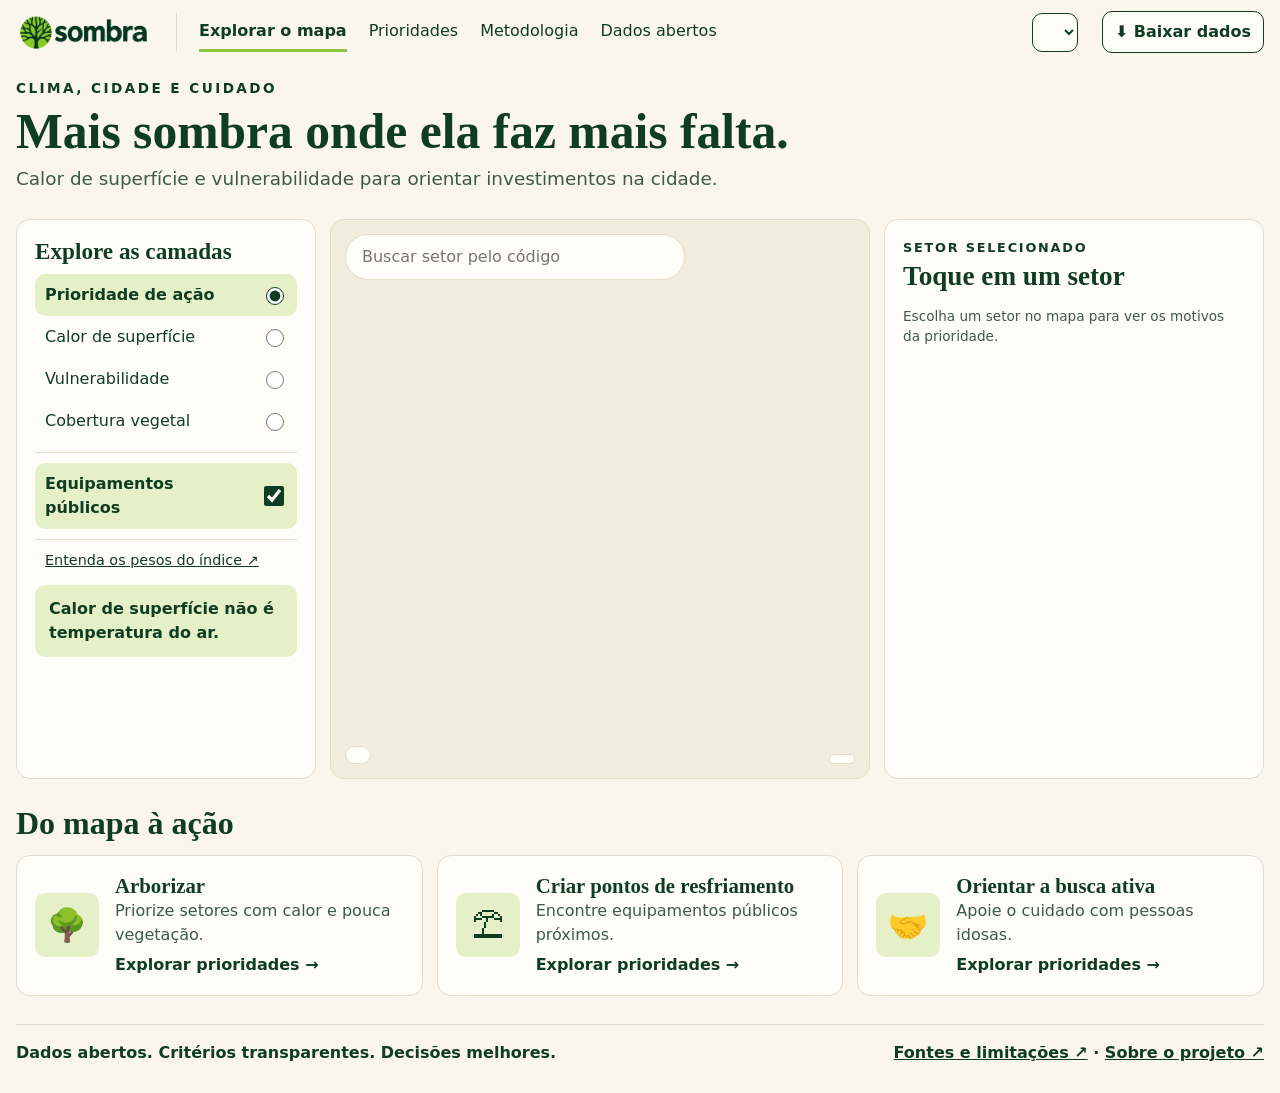
==== commit fbfdd939: "Adiciona site do projeto no GitHub Pages e separa do mapa de Sorocaba" ====
--- a/web/index.html
+++ b/web/index.html
@@ -78,7 +78,7 @@
 
     <footer>
       <span>Dados abertos. Critérios transparentes. Decisões melhores.</span>
-      <a href="metodologia.html#limitacoes">Fontes e limitações ↗</a>
+      <span><a href="metodologia.html#limitacoes">Fontes e limitações ↗</a> · <a href="https://civisbr.github.io/sombra/">Sobre o projeto ↗</a></span>
     </footer>
   </div>
   <script src="vendor/maplibre-gl.js"></script>
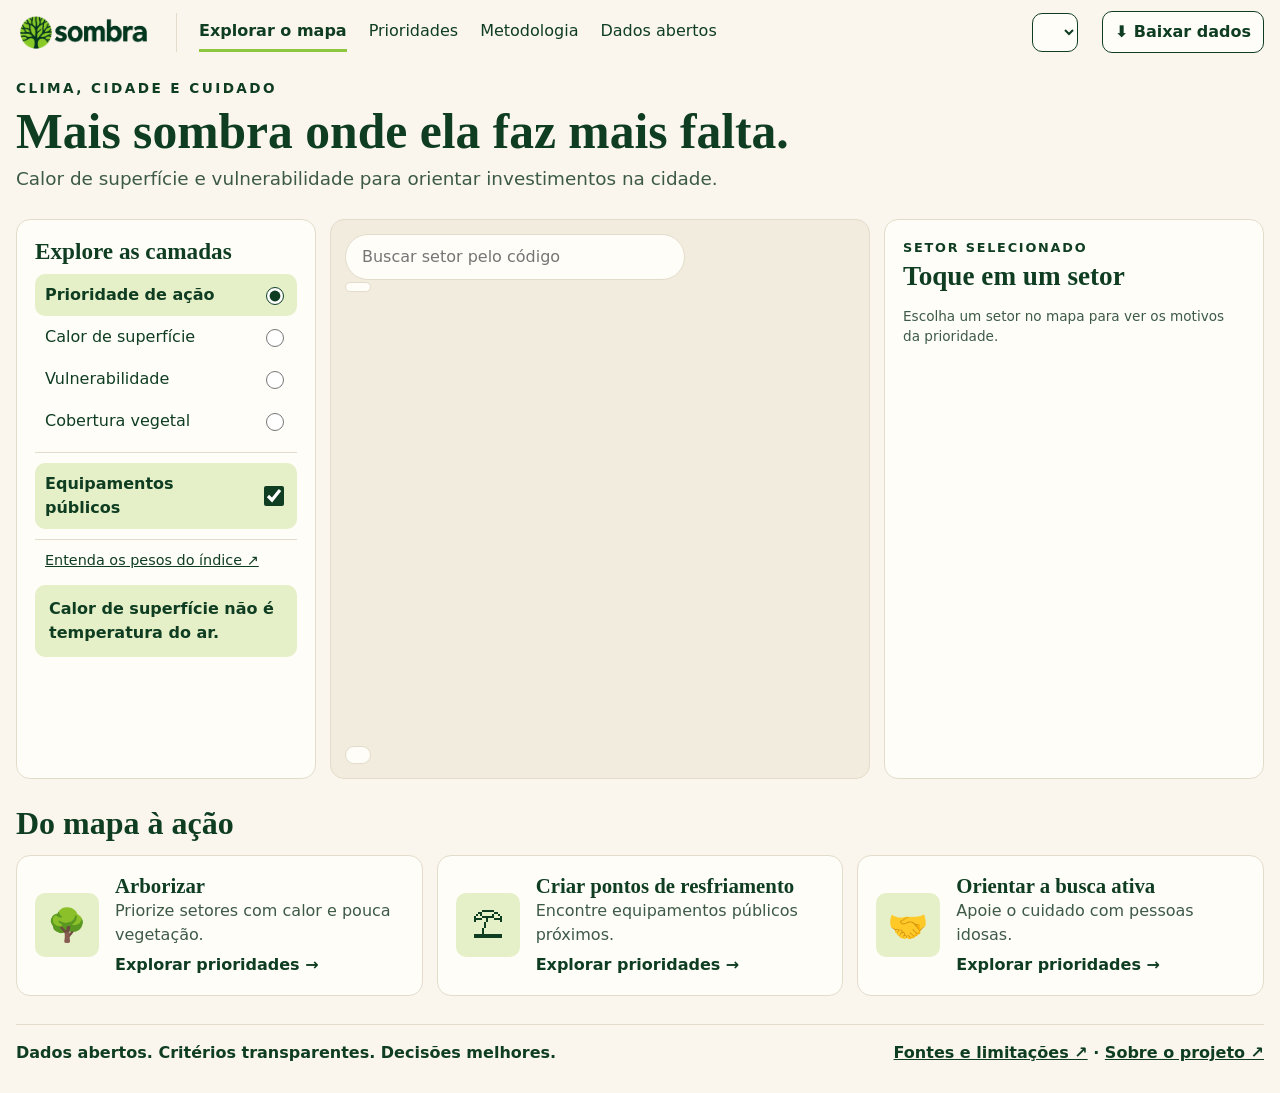
==== commit 8bb19709: "Usa mapa-base do OpenStreetMap e deixa claro que os setores da prévia são sintéticos" ====
--- a/web/index.html
+++ b/web/index.html
@@ -2,7 +2,7 @@
 <html lang="pt-BR">
 <head>
   <meta charset="utf-8" />
-  <meta http-equiv="Content-Security-Policy" content="default-src 'self'; script-src 'self'; style-src 'self' 'unsafe-inline'; worker-src 'self' blob:; img-src 'self' data: blob:; connect-src 'self'; object-src 'none'; base-uri 'self'" />
+  <meta http-equiv="Content-Security-Policy" content="default-src 'self'; script-src 'self'; style-src 'self' 'unsafe-inline'; worker-src 'self' blob:; img-src 'self' data: blob: https://tiles.openfreemap.org; connect-src 'self' https://tiles.openfreemap.org; object-src 'none'; base-uri 'self'" />
   <meta name="referrer" content="no-referrer" />
   <meta name="viewport" content="width=device-width, initial-scale=1" />
   <title>Sombra — Mais sombra onde ela faz mais falta</title>
@@ -33,6 +33,8 @@
       </div>
       <div class="badge" id="demo-badge" hidden>Prévia • dados ilustrativos</div>
     </div>
+
+    <div class="demo-banner" id="demo-banner" hidden>Prévia com dados ilustrativos: os setores e valores são sintéticos e não descrevem nenhum bairro real de Sorocaba.</div>
 
     <main class="explorer">
       <section class="card layers" aria-labelledby="layers-title">
--- a/web/style.css
+++ b/web/style.css
@@ -54,7 +54,7 @@
 .search input { width: 100%; font: inherit; border: 1px solid var(--line); border-radius: 999px; padding: 10px 16px; background: var(--surface); }
 .legend { position: absolute; left: 14px; bottom: 14px; z-index: 2; background: var(--surface); border: 1px solid var(--line); border-radius: 10px; padding: 8px 12px; display: flex; gap: 14px; align-items: center; flex-wrap: wrap; font-size: .9rem; }
 .legend i { display: inline-block; width: 16px; height: 16px; border-radius: 4px; margin-right: 5px; vertical-align: -3px; }
-.chip { position: absolute; right: 14px; bottom: 14px; z-index: 2; background: var(--surface); border: 1px solid var(--line); border-radius: 999px; padding: 4px 12px; font-size: .85rem; }
+.chip { position: absolute; left: 14px; top: 62px; max-width: calc(100% - 90px); z-index: 2; background: var(--surface); border: 1px solid var(--line); border-radius: 999px; padding: 4px 12px; font-size: .85rem; }
 
 .sector h2 { font-size: 1.7rem; }
 .sector .label { font-size: .8rem; letter-spacing: .14em; font-weight: 700; text-transform: uppercase; margin: 0 0 4px; }
@@ -86,7 +86,7 @@
 th, td { text-align: left; padding: 8px 10px; border-bottom: 1px solid var(--line); font-variant-numeric: tabular-nums; }
 th { font-size: .85rem; letter-spacing: .05em; text-transform: uppercase; }
 .tablewrap { overflow-x: auto; border: 1px solid var(--line); border-radius: 12px; }
-.demo-banner { background: var(--lime-soft); padding: 10px 16px; border-radius: 10px; font-weight: 600; }
+.demo-banner { margin: 10px 0; background: var(--lime-soft); padding: 10px 16px; border-radius: 10px; font-weight: 600; }
 
 @media (max-width: 1100px) {
   .explorer { grid-template-columns: 1fr; }
